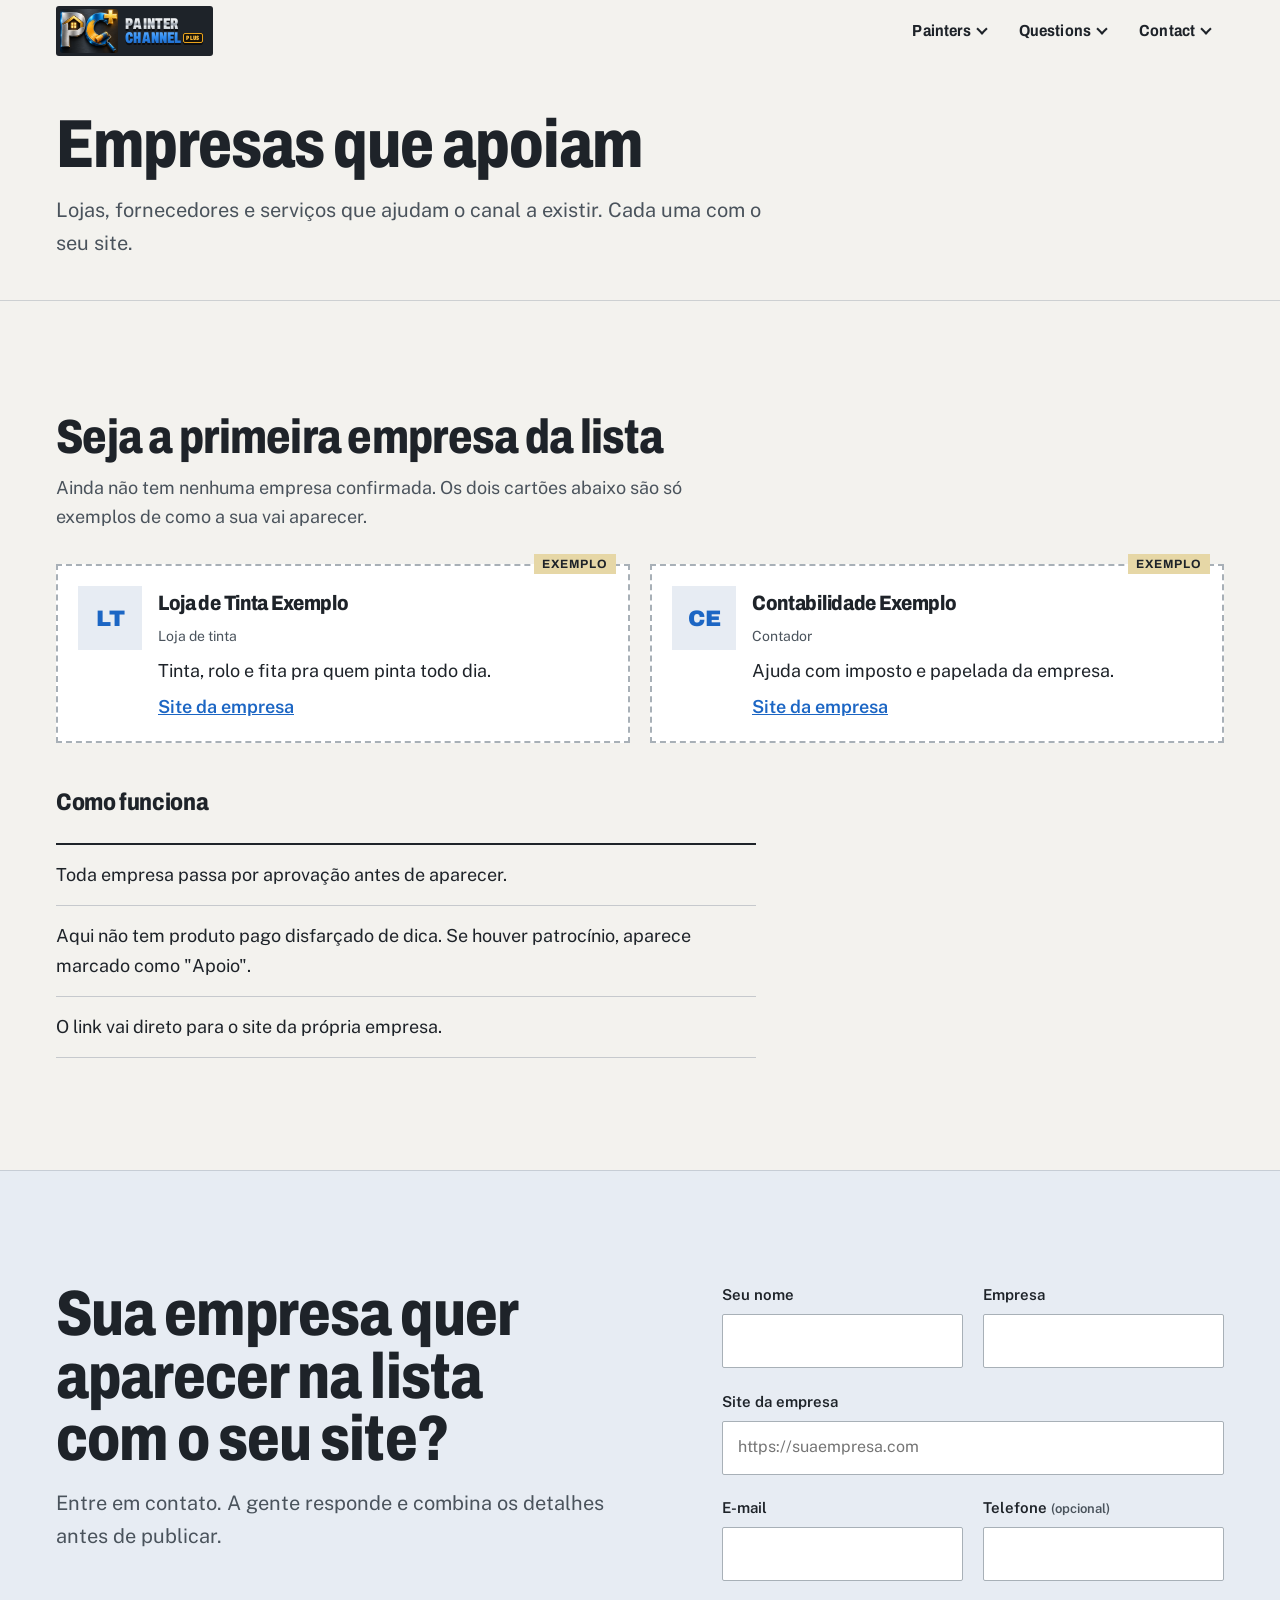
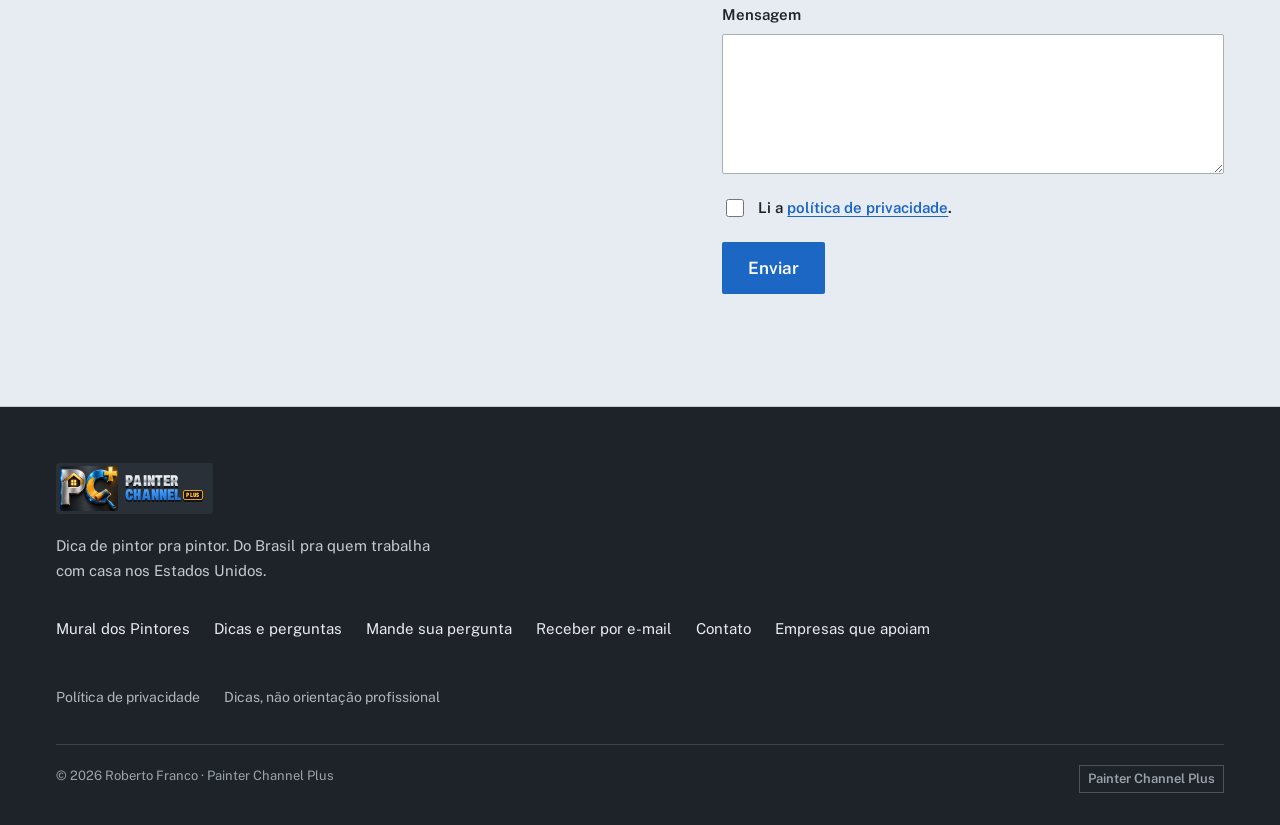
==== apoio.html @ 78cf8d2f "Painter Channel Plus: bloco Qual a sua duvida, pagina Empresas que apoiam (Supporters), privacidade " ====
<!doctype html>
<html lang="pt-BR">
<head>
<meta charset="utf-8">
<meta name="viewport" content="width=device-width, initial-scale=1">
<title>Painter Channel Plus · Empresas que apoiam</title>
<meta name="description" content="Lojas, fornecedores e serviços que apoiam o Painter Channel Plus. Sua empresa quer aparecer na lista? Entre em contato.">
<link rel="canonical" href="https://painterchannel.com/apoio.html">
<meta property="og:url" content="https://painterchannel.com/apoio.html">
<meta name="theme-color" content="#F3F2EE">
<meta property="og:type" content="website">
<meta property="og:locale" content="pt_BR">
<meta property="og:site_name" content="Painter Channel Plus">
<meta property="og:title" content="Painter Channel Plus · Empresas que apoiam">
<meta property="og:description" content="Lojas, fornecedores e serviços que apoiam o Painter Channel Plus. Sua empresa quer aparecer na lista? Entre em contato.">
<meta property="og:image" content="https://painterchannel.com/fotos/og-painter-channel-plus.jpg">
<meta property="og:image:width" content="1200">
<meta property="og:image:height" content="630">
<meta property="og:image:alt" content="Logo do Painter Channel Plus">
<meta name="twitter:card" content="summary_large_image">
<link rel="icon" href="assets/favicon-32.png" sizes="32x32">
<link rel="apple-touch-icon" href="assets/logo-apple-touch-180.png">
<link rel="preconnect" href="https://fonts.googleapis.com">
<link rel="preconnect" href="https://fonts.gstatic.com" crossorigin>
<link href="https://fonts.googleapis.com/css2?family=Archivo:wdth,wght@62..100,500..900&family=Public+Sans:wght@400..700&display=swap" rel="stylesheet">
<link rel="stylesheet" href="estilo.css">
</head>
<body class="abre">
<a class="pular" href="#conteudo">Pular para o conteúdo</a>
<header class="nav"><div class="wrap">
  <a class="lockup pq" href="index.html" aria-label="Painter Channel Plus, página inicial"><img class="lk-sim" src="fotos/logo-painter-mono-176.png" alt="" width="176" height="135"><span class="lk-txt" aria-hidden="true"><span class="lk-1">Painter</span><span class="lk-2">Channel<span class="lk-plus">Plus</span></span></span></a>
  <nav class="menu" aria-label="Principal"><ul class="menu-simples"><li><a href="mural.html">Painters</a></li><li><a href="dicas.html">Questions</a></li><li><a href="contato.html">Contact</a></li></ul></nav>
</div></header>
<main id="conteudo"><section class="cab-pagina" aria-labelledby="t1"><div class="wrap"><h1 id="t1">Empresas que apoiam</h1><p class="medida">Lojas, fornecedores e serviços que ajudam o canal a existir. Cada uma com o seu site.</p></div></section>
<section class="secao" aria-labelledby="t-lista"><div class="wrap">
  <div class="apoio-vazio"><h2 id="t-lista">Seja a primeira empresa da lista</h2><p class="medida">Ainda não tem nenhuma empresa confirmada. Os dois cartões abaixo são só exemplos de como a sua vai aparecer.</p></div>
  <ul class="apoio-lista">
    <li class="apoio-card exemplo"><span class="ex-tag">EXEMPLO</span><span class="apoio-logo" aria-hidden="true">LT</span><div><h3>Loja de Tinta Exemplo</h3><span class="apoio-ramo">Loja de tinta</span><p>Tinta, rolo e fita pra quem pinta todo dia.</p><span class="apoio-link">Site da empresa</span></div></li>
    <li class="apoio-card exemplo"><span class="ex-tag">EXEMPLO</span><span class="apoio-logo" aria-hidden="true">CE</span><div><h3>Contabilidade Exemplo</h3><span class="apoio-ramo">Contador</span><p>Ajuda com imposto e papelada da empresa.</p><span class="apoio-link">Site da empresa</span></div></li>
  </ul>
  <div class="apoio-regras">
    <h3>Como funciona</h3>
    <ul class="regras">
      <li>Toda empresa passa por aprovação antes de aparecer.</li>
      <li>Aqui não tem produto pago disfarçado de dica. Se houver patrocínio, aparece marcado como "Apoio".</li>
      <li>O link vai direto para o site da própria empresa.</li>
    </ul>
  </div>
</div></section>
<section class="secao receber" id="contato-apoio" aria-labelledby="t-ap"><div class="wrap"><div class="rec-grade">
  <div class="secao-cab"><h2 id="t-ap">Sua empresa quer aparecer na lista com o seu site?</h2><p class="medida">Entre em contato. A gente responde e combina os detalhes antes de publicar.</p></div>
  <form class="valida" action="https://formsubmit.co/hyannishp@gmail.com" method="POST" novalidate aria-label="Quero apoiar o canal">
    <input type="hidden" name="_subject" value="[Painter Channel Plus] Apoio"><input type="hidden" name="_captcha" value="false"><input type="hidden" name="_template" value="table"><input type="hidden" name="_next" value="https://painterchannel.com/obrigado.html"><div class="pote" aria-hidden="true"><label>Não preencha este campo<input type="text" name="_honey" tabindex="-1" autocomplete="off"></label></div>
    <div class="par">
      <div class="campo"><label for="ap-nome">Seu nome</label><input id="ap-nome" name="nome" type="text" autocomplete="name" required data-erro="Escreva o seu nome."><span class="erro" aria-live="polite"></span></div>
      <div class="campo"><label for="ap-emp">Empresa</label><input id="ap-emp" name="empresa" type="text" autocomplete="organization" required data-erro="Escreva o nome da empresa."><span class="erro" aria-live="polite"></span></div>
    </div>
    <div class="campo"><label for="ap-site">Site da empresa</label><input id="ap-site" name="site" type="url" placeholder="https://suaempresa.com" required data-erro="Cole o link completo, começando com https://"><span class="erro" aria-live="polite"></span></div>
    <div class="par">
      <div class="campo"><label for="ap-email">E-mail</label><input id="ap-email" name="email" type="email" autocomplete="email" required data-erro="Escreva um e-mail válido, ex: nome@gmail.com."><span class="erro" aria-live="polite"></span></div>
      <div class="campo"><label for="ap-tel">Telefone <small>(opcional)</small></label><input id="ap-tel" name="telefone" type="tel" autocomplete="tel"></div>
    </div>
    <input type="hidden" name="_replyto" class="replyto">
    <div class="campo"><label for="ap-msg">Mensagem</label><textarea id="ap-msg" name="mensagem" required minlength="5" data-erro="Escreva uma mensagem curta."></textarea><span class="erro" aria-live="polite"></span></div>
    <div class="campo"><label class="aceite"><input type="checkbox" name="privacidade" value="Li a política de privacidade" required data-erro="Marque que leu a política de privacidade."> <span>Li a <a href="privacidade.html" target="_blank">política de privacidade</a>.</span></label><span class="erro" aria-live="polite"></span></div>
    <button class="btn btn-azul" type="submit">Enviar</button>
  </form>
</div></div></section></main>
<footer><div class="wrap">
  <a class="lockup pq" href="index.html" aria-label="Painter Channel Plus, página inicial"><img class="lk-sim" src="fotos/logo-painter-mono-176.png" alt="" width="176" height="135"><span class="lk-txt" aria-hidden="true"><span class="lk-1">Painter</span><span class="lk-2">Channel<span class="lk-plus">Plus</span></span></span></a>
  <p style="margin-top:1rem;max-width:44ch">Dica de pintor pra pintor. Do Brasil pra quem trabalha com casa nos Estados Unidos.</p>
  <nav aria-label="Rodapé"><a href="mural.html">Mural dos Pintores</a><a href="dicas.html">Dicas e perguntas</a><a href="dicas.html#pergunta">Mande sua pergunta</a><a href="contato.html#receber">Receber por e-mail</a><a href="contato.html#fale">Contato</a><a href="apoio.html">Empresas que apoiam</a></nav>
  <nav class="legal" aria-label="Avisos"><a href="privacidade.html">Política de privacidade</a><a href="aviso.html">Dicas, não orientação profissional</a></nav>
  <!-- REDES DO CANAL: YouTube e Instagram ainda não existem. Quando existirem, ligar em site.js (objeto REDES) ou colocar os links aqui. -->
  <div class="fim"><span>© 2026 Roberto Franco · Painter Channel Plus</span><span class="selo">Painter Channel Plus</span></div>
</div></footer>
<script src="site.js" defer></script>
</body>
</html>
---- estilo.css ----
/* Painter Channel Plus · estilo do site */
:root{
  --primer:#F3F2EE; --grafite:#1E2329; --azul:#1C66C4; --ambar:#E9A21B; --prata:#A8B0B7; --fita:#E6D7A6;
  --azul-2:#5C8FD3; --azul-3:#B9D0EE;
  --texto-2:#4A535C;
  --pad:16px;
  --t-13:.8125rem; --t-15:.9375rem; --t-base:1.0625rem; --t-22:1.375rem; --t-28:1.75rem; --t-36:2.25rem; --t-48:3rem;
}
@media(min-width:760px){:root{--pad:32px;--t-base:1.125rem}}
@media(min-width:1200px){:root{--pad:56px}}
*,*::before,*::after{box-sizing:border-box}
html{-webkit-text-size-adjust:100%;scroll-behavior:smooth;scroll-padding-top:72px}
body{margin:0;background:var(--primer);color:var(--grafite);font:400 var(--t-base)/1.65 "Public Sans",system-ui,sans-serif;overflow-x:hidden}
img{display:block;max-width:100%;height:auto}
a{color:var(--azul);text-underline-offset:3px}
h1,h2,h3{margin:0;font-family:Archivo,system-ui,sans-serif;font-weight:800;letter-spacing:-.015em}
p{margin:0}
:focus-visible{outline:3px solid var(--azul);outline-offset:3px}
.sr{position:absolute!important;width:1px;height:1px;overflow:hidden;clip:rect(0 0 0 0);white-space:nowrap}
.wrap{max-width:1320px;margin:0 auto;padding:0 var(--pad)}
.medida{max-width:60ch}


/* navegação fixa discreta */
.nav{position:sticky;top:0;z-index:50;background:rgba(243,242,238,.92);backdrop-filter:saturate(1.4) blur(10px);-webkit-backdrop-filter:saturate(1.4) blur(10px);
  border-bottom:1px solid rgba(168,176,183,.45);transition:transform .3s ease}
.nav .wrap{display:flex;align-items:center;justify-content:space-between;gap:1rem;min-height:60px}
.marca{display:flex;align-items:center;gap:.55rem;text-decoration:none;color:var(--grafite);flex:none}
.marca img{width:34px;height:34px;object-fit:cover;border-radius:50%}
.marca span{font:800 1.0625rem/1 Archivo,sans-serif;font-variation-settings:"wdth" 80;letter-spacing:-.01em}

/* botões */
.btn{display:inline-flex;align-items:center;justify-content:center;gap:.6rem;min-height:52px;padding:.85rem 1.5rem;border-radius:2px;
  font:600 1.0625rem/1.2 "Public Sans",sans-serif;text-decoration:none;border:2px solid transparent;cursor:pointer;transition:background-color .15s,color .15s,border-color .15s}
.btn-azul{background:var(--azul);color:#fff}
.btn-azul:hover{background:#1553A3}
.btn-linha{border-color:var(--grafite);color:var(--grafite);background:transparent}
.btn-linha:hover{background:var(--grafite);color:var(--primer)}
.btn-wa{background:#1F8F4E;color:#fff}
.btn-wa:hover{background:#18763F}
.btn-wa svg{width:22px;height:22px;flex:none}
.acoes{display:flex;flex-wrap:wrap;gap:.75rem;margin-top:2rem}
@media(max-width:519px){.acoes .btn{flex:1 1 100%}}

/* topo */
.topo{display:grid;grid-template-columns:1fr;background:var(--primer)}
.topo-foto{position:relative;margin:0;height:62svh;min-height:380px;overflow:hidden}
.topo-foto img{width:100%;height:100%;object-fit:cover}
.topo-texto{padding:2rem var(--pad) 3rem}
.topo h1{font-size:clamp(2.75rem,10.5vw,5.5rem);line-height:.94;font-variation-settings:"wdth" 78;max-width:11ch}
.topo h1 .linha2{display:block;font-weight:700;font-variation-settings:"wdth" 90;font-size:.56em;line-height:1.05;margin-top:.35em;color:var(--texto-2);max-width:18ch}
.topo .lede{margin-top:1.5rem;font-size:clamp(1.0625rem,1.6vw,1.25rem);color:var(--texto-2);max-width:44ch}
@media(min-width:960px){
  .topo{grid-template-columns:minmax(0,5fr) minmax(0,6fr);min-height:calc(100svh - 96px)}
  .topo-texto{order:-1;align-self:center;padding:4rem var(--pad) 4rem max(var(--pad),calc((100vw - 1320px)/2 + var(--pad)))}
  .topo-foto{height:auto;min-height:620px}
}

/* fita crepe: etiqueta com a dica sobre a foto */
.fita{position:absolute;z-index:2;background:var(--fita);color:var(--grafite);font:600 var(--t-15)/1.25 Archivo,sans-serif;font-variation-settings:"wdth" 100;
  padding:.45rem .8rem .5rem;box-shadow:0 1px 0 rgba(30,35,41,.12);transform:rotate(-1.5deg);
  clip-path:polygon(0 0,100% 0,98.5% 25%,100% 50%,98.5% 75%,100% 100%,0 100%,1.5% 75%,0 50%,1.5% 25%)}
.topo-foto .fita{left:var(--pad);bottom:1.5rem;max-width:min(80%,26ch)}

/* animação única de abertura */
@media (prefers-reduced-motion:no-preference){
  .abre .topo-foto img{animation:puxa-fita .95s cubic-bezier(.7,0,.2,1) both}
  .abre .topo-foto .fita{animation:sobe .5s .85s ease-out both}
  .abre .topo-texto > *{animation:sobe .6s ease-out both}
  .abre .topo-texto > :nth-child(1){animation-delay:.35s}
  .abre .topo-texto > :nth-child(2){animation-delay:.48s}
  .abre .topo-texto > :nth-child(3){animation-delay:.6s}
  @keyframes puxa-fita{from{clip-path:inset(0 100% 0 0)}to{clip-path:inset(0 0 0 0)}}
  @keyframes sobe{from{opacity:0;transform:translateY(14px)}to{opacity:1;transform:none}}
}
@media (prefers-reduced-motion:reduce){*{animation:none!important;transition:none!important;scroll-behavior:auto!important}}

/* cartela: três tons, uma frase em cada (não é sequência) */
.cartela{display:grid;grid-template-columns:1fr}
.cartela div{padding:2rem var(--pad) 2.25rem}
.cartela h2{font-size:var(--t-28);line-height:1.05;font-variation-settings:"wdth" 82}
.cartela p{margin-top:.6rem;max-width:36ch}
.cartela .t1{background:var(--azul);color:#fff}
.cartela .t2{background:var(--azul-2);color:var(--grafite)}
.cartela .t3{background:var(--azul-3);color:var(--grafite)}
.cartela .t2 p{color:#14202E}
@media(min-width:900px){.cartela{grid-template-columns:repeat(3,1fr)}.cartela div{padding:3rem var(--pad) 3.25rem}}

/* seções */
.secao{padding:4.5rem 0}
@media(min-width:900px){.secao{padding:7rem 0}}
.secao-cab h2{font-size:clamp(2.25rem,6vw,4rem);line-height:.98;font-variation-settings:"wdth" 80}
.secao-cab p{margin-top:1rem;color:var(--texto-2);font-size:clamp(1.0625rem,1.6vw,1.25rem)}

/* leque: lâminas de cor que levam à categoria */
.leque{display:flex;gap:10px;margin:2.5rem calc(var(--pad) * -1) 0;padding:0 var(--pad) .5rem;overflow-x:auto;scrollbar-width:none;list-style:none}
.leque::-webkit-scrollbar{display:none}
.leque a{flex:none;display:block;width:132px;text-decoration:none;color:var(--grafite);background:#fff;border:1px solid rgba(168,176,183,.6);padding:6px 6px 10px;transition:transform .2s}
.leque a:hover{transform:translateY(-4px)}
.leque i{display:block;height:64px;margin-bottom:.55rem}
.leque b{display:block;font:700 var(--t-15)/1.2 Archivo,sans-serif;font-variation-settings:"wdth" 90;padding:0 4px}
.leque small{display:block;font-size:var(--t-13);color:var(--texto-2);padding:0 4px}

/* galeria editorial */
.cat{margin-top:4.5rem}
.cat-cab{display:flex;align-items:baseline;gap:1rem;margin-bottom:1.25rem}
.cat-cab h3{font-size:clamp(1.75rem,3.6vw,2.5rem);line-height:1;font-variation-settings:"wdth" 82}
.cat-cab i{width:28px;height:28px;flex:none;align-self:center}
.edit{display:grid;grid-template-columns:1fr;gap:2rem 24px}
.edit figure{margin:0}
.edit .abrir{position:relative;display:block;width:100%;padding:0;border:0;background:#DAD8D2;cursor:zoom-in;overflow:hidden}
.edit .abrir img{width:100%;aspect-ratio:4/5;object-fit:cover;transition:transform .5s ease}
.edit .abrir:hover img{transform:scale(1.02)}
.edit .abrir .fita{left:12px;top:14px}
.edit figcaption{margin-top:.8rem;font-size:var(--t-base);color:var(--texto-2);max-width:42ch}
@media(min-width:760px){
  .edit{grid-template-columns:repeat(12,1fr)}
  .edit .g{grid-column:span 7;grid-row:span 2}
  .edit .g .abrir img{aspect-ratio:auto;height:100%;min-height:640px}
  .edit .g .abrir{height:calc(100% - 4.5rem)}
  .edit .p{grid-column:span 5}
  .edit .p .abrir img{aspect-ratio:3/2}
  .edit.dir .g{grid-column:6 / span 7;grid-row:1 / span 2}
  .edit.dir .p{grid-column:1 / span 5}
  .edit .m{grid-column:span 6}
  .edit .m .abrir img{aspect-ratio:4/3}
}
.falta{display:grid;place-items:center;text-align:center;aspect-ratio:3/2;border:2px dashed var(--prata);background:repeating-linear-gradient(135deg,rgba(168,176,183,.12) 0 10px,transparent 10px 20px);padding:1.5rem}
.falta b{font:700 var(--t-22)/1.1 Archivo,sans-serif;font-variation-settings:"wdth" 86}
.falta span{display:block;margin-top:.35rem;font-size:var(--t-15);color:var(--texto-2)}

/* antes e depois com alça deslizante */
.ad-lista{display:grid;grid-template-columns:1fr;gap:3rem;margin-top:2.5rem}
@media(min-width:900px){.ad-lista{grid-template-columns:1fr 1fr;gap:32px}}
.comp{position:relative;margin:0;overflow:hidden;background:#DAD8D2;aspect-ratio:3/4;--pos:50%}
.comp img{position:absolute;inset:0;width:100%;height:100%;object-fit:cover}
.comp .depois{clip-path:inset(0 0 0 var(--pos))}
.comp .linha{position:absolute;top:0;bottom:0;left:var(--pos);width:3px;margin-left:-1.5px;background:var(--ambar);pointer-events:none}
.comp .linha::after{content:"";position:absolute;top:50%;left:50%;width:44px;height:44px;margin:-22px 0 0 -22px;border-radius:50%;background:var(--ambar);
  box-shadow:0 2px 10px rgba(0,0,0,.25);
  background-image:linear-gradient(90deg,transparent 13px,var(--grafite) 13px 15px,transparent 15px 29px,var(--grafite) 29px 31px,transparent 31px)}
.comp .rot{position:absolute;top:14px;z-index:2;background:var(--fita);font:600 var(--t-15)/1 Archivo,sans-serif;padding:.4rem .65rem;pointer-events:none}
.comp .rot-a{left:14px}.comp .rot-d{right:14px}
.comp input{position:absolute;inset:0;width:100%;height:100%;margin:0;opacity:0;cursor:ew-resize;z-index:3}
.comp:has(input:focus-visible){outline:3px solid var(--azul);outline-offset:3px}
.ad-item figcaption,.ad-item p{margin-top:.9rem;color:var(--texto-2);max-width:48ch}
.ad-item h3{font-size:var(--t-28);font-variation-settings:"wdth" 84;margin-top:1.1rem}

/* Mural (faixa Grafite) */
.mural{background:var(--grafite);color:#E9ECEF}
.mural .secao-cab p{color:#C3CAD1}
.mural .secao-cab h2{color:#fff}
.presos{display:grid;grid-template-columns:1fr;gap:3rem;margin-top:3rem;list-style:none;padding:0}
@media(min-width:760px){.presos{grid-template-columns:repeat(3,1fr);gap:32px}.presos li:nth-child(2){margin-top:4rem}.presos li:nth-child(3){margin-top:1.5rem}}
.presos figure{margin:0;position:relative}
.presos img{width:100%;aspect-ratio:4/5;object-fit:cover}
.presos .fita{top:-12px;left:50%;transform:translateX(-50%) rotate(-2deg)}
.presos h3{font-size:var(--t-22);font-variation-settings:"wdth" 86;margin-top:1rem;color:#fff}
.presos .onde{font-size:var(--t-15);color:#AEB6BE}
.presos p{margin-top:.5rem;color:#D3D8DD;font-size:var(--t-base)}
.presos a{display:inline-flex;min-height:44px;align-items:center;color:#9CC2F2;font-weight:600}
.mural .btn-linha{border-color:#E9ECEF;color:#E9ECEF}
.mural .btn-linha:hover{background:#E9ECEF;color:var(--grafite)}
.mural :focus-visible{outline-color:#9CC2F2}

/* formulários (só visual nesta etapa) */
.fale{display:grid;grid-template-columns:1fr;gap:3rem;margin-top:2.5rem}
@media(min-width:900px){.fale{grid-template-columns:minmax(0,7fr) minmax(0,5fr);gap:64px}}
.campo{display:flex;flex-direction:column;gap:.4rem;margin-bottom:1.35rem}
.campo label,.campo legend,.campo .rotulo{font-weight:600;font-size:var(--t-15)}
.campo small{font-size:var(--t-13);color:var(--texto-2)}
.campo input[type=text],.campo input[type=email],.campo input[type=url],.campo input[type=tel],.campo textarea{
  width:100%;font:inherit;font-size:1rem;color:var(--grafite);background:#fff;border:1px solid var(--prata);border-radius:2px;padding:.8rem .9rem;min-height:50px}
.campo textarea{min-height:140px;resize:vertical}
.campo input:focus,.campo textarea:focus{border-color:var(--azul);outline:2px solid rgba(28,102,196,.25);outline-offset:0}
.par{display:grid;grid-template-columns:1fr;gap:0 20px}
@media(min-width:560px){.par{grid-template-columns:1fr 1fr}}
fieldset.campo{border:0;padding:0;margin:0 0 1.35rem}
.tipos{display:flex;flex-wrap:wrap;gap:.5rem;margin-top:.2rem}
.tipos label{display:flex;align-items:center;gap:.5rem;min-height:46px;padding:.5rem 1rem;border:1px solid var(--prata);background:#fff;cursor:pointer;font-weight:500}
.tipos label:has(input:checked){border-color:var(--azul);box-shadow:inset 0 0 0 1px var(--azul)}
.tipos input,.aceite input{accent-color:var(--azul);width:18px;height:18px}
.envio{border:2px dashed var(--prata);background:#fff;padding:1.5rem;text-align:center;color:var(--texto-2)}
.envio b{display:block;color:var(--grafite)}
.aceite{display:flex;gap:.7rem;align-items:flex-start;margin:.25rem 0 1.5rem;font-size:var(--t-15)}
.aceite input{margin-top:.2rem;flex:none}
.lado h3{font-size:var(--t-28);font-variation-settings:"wdth" 84}
.lado p{margin-top:.6rem;color:var(--texto-2)}
.regras{margin:1.25rem 0 0;padding:0;list-style:none;border-top:2px solid var(--grafite)}
.regras li{padding:.95rem 0;border-bottom:1px solid rgba(168,176,183,.6)}

/* rodapé */
footer{background:var(--grafite);color:#C3CAD1;padding:3.5rem 0 2rem;font-size:var(--t-15)}
footer .marca{color:#fff}
footer nav{display:flex;flex-wrap:wrap;gap:.25rem 1.5rem;margin:1.5rem 0}
footer nav a{color:#E9ECEF;text-decoration:none;min-height:44px;display:inline-flex;align-items:center}
footer nav a:hover{text-decoration:underline}
footer :focus-visible{outline-color:#9CC2F2}
.fim{display:flex;flex-wrap:wrap;justify-content:space-between;gap:.75rem;border-top:1px solid #39414A;padding-top:1.25rem;font-size:var(--t-13);color:#9AA3AD}
.selo{border:1px solid #4A525C;padding:.15rem .5rem;font-weight:600}

/* lightbox */
dialog.caixa{width:100vw;height:100svh;max-width:none;max-height:none;margin:0;padding:0;border:0;background:rgba(18,21,25,.96);color:#fff}
dialog.caixa::backdrop{background:rgba(18,21,25,.96)}
.caixa-in{display:grid;grid-template-rows:auto 1fr auto;height:100%;padding:12px var(--pad) 20px;gap:12px}
.caixa-top{display:flex;justify-content:space-between;align-items:center;font-size:var(--t-15);color:#C3CAD1}
.caixa figure{margin:0;min-height:0;display:grid;place-items:center}
.caixa figure img{max-width:100%;max-height:calc(100svh - 190px);width:auto;height:auto;object-fit:contain}
.caixa figcaption{max-width:60ch;margin:0 auto;text-align:center;color:#E9ECEF}
.caixa-ctl{display:flex;justify-content:center;gap:12px}
.caixa button{min-width:48px;min-height:48px;border:1px solid #5A636D;background:transparent;color:#fff;font:600 1rem "Public Sans",sans-serif;padding:0 1rem;cursor:pointer;border-radius:2px}
.caixa button:hover{background:#2C333B}
.caixa :focus-visible{outline-color:#9CC2F2}
.nav nav{min-width:0}
@media(max-width:419px){.marca span{font-size:.9375rem}}
.marca .plus{display:inline-block;margin-left:3px;padding:1px 5px 2px;background:var(--ambar);color:var(--grafite);font:800 .625rem/1 Archivo,sans-serif;letter-spacing:.08em;vertical-align:.25em;border-radius:2px}
.marca img{object-fit:cover;object-position:30% 50%}
.edit.tres .m{grid-column:auto}
@media(min-width:760px){.edit.tres{grid-template-columns:repeat(3,1fr)}.edit.tres .m .abrir img{aspect-ratio:4/5}.edit.tres .falta{aspect-ratio:4/5}}
@media(max-width:759px){.edit .p .abrir img,.edit .m .abrir img{aspect-ratio:4/3}.presos img{aspect-ratio:4/3}}
.leque a{width:150px}
.caixa figure{display:flex;flex-direction:column;align-items:center;justify-content:center;gap:14px;overflow:hidden}
.caixa figure img{max-height:calc(100svh - 240px)}
h1,h2,.topo h1 .linha2{text-wrap:balance}

/* ===== Lockup Painter Channel Plus (texto real, troca fácil quando o logo oficial chegar) ===== */
.lockup{display:inline-flex;flex-direction:column;align-items:center;gap:.35rem;text-decoration:none;color:inherit}
.lk-sim{display:block;height:auto;filter:drop-shadow(0 10px 18px rgba(0,0,0,.35))}
.lk-txt{display:flex;flex-direction:column;align-items:center;font-family:Archivo,system-ui,sans-serif;font-weight:900;font-variation-settings:"wdth" 64;
  text-transform:uppercase;letter-spacing:.01em;line-height:.9}
.lk-1,.lk-2{display:block;-webkit-background-clip:text;background-clip:text;color:transparent;-webkit-text-fill-color:transparent;filter:drop-shadow(0 2px 0 rgba(0,0,0,.55))}
.lk-1{background-image:linear-gradient(180deg,#FFFFFF 0%,#DDE2E7 36%,#8F98A2 52%,#E6EAEE 68%,#AEB6BF 100%)}
.lk-2{background-image:linear-gradient(180deg,#5FAEFF 0%,#2F8BF0 45%,#1C66C4 100%);white-space:nowrap}
.lk-plus{display:inline-block;margin-left:.28em;padding:.14em .34em .12em;font-size:.4em;letter-spacing:.06em;vertical-align:.55em;line-height:1;
  -webkit-text-fill-color:#F7B93B;color:#F7B93B;background:#17130A;border:2px solid #E9A21B;border-radius:5px;filter:none;
  box-shadow:0 0 0 1px rgba(0,0,0,.4),0 0 14px rgba(233,162,27,.35)}

.lockup.gr .lk-sim{width:220px}
.lockup.gr .lk-txt{font-size:2.6rem}
.lockup.md .lk-sim{width:180px}
.lockup.md .lk-txt{font-size:2.1rem}
@media(min-width:960px){
  .lockup.gr .lk-sim{width:300px}
  .lockup.gr .lk-txt{font-size:3.55rem}
  .lockup.md .lk-sim{width:230px}
  .lockup.md .lk-txt{font-size:2.7rem}
}
/* pequeno: placa escura na navegação e no rodapé */
.lockup.pq{flex-direction:row;gap:.45rem;background:#1E2329;padding:3px 10px 3px 4px;border-radius:3px;flex:none}
.lockup.pq .lk-sim{width:46px;filter:none}
.lockup.pq .lk-txt{font-size:.98rem;align-items:flex-start}
.lockup.pq .lk-plus{border-width:1px;border-radius:2px;box-shadow:none}
footer .lockup.pq{background:#2A3037}

/* ===== Topo novo: placa com o logo + título + foto ===== */
.topo{display:grid;grid-template-columns:1fr;grid-template-areas:"placa" "titulo" "foto" "resto";min-height:0}
.topo-placa{grid-area:placa;display:flex;justify-content:center;align-items:center;padding:18px var(--pad) 20px;
  background:radial-gradient(120% 95% at 38% 32%,#3C424A 0%,#262A30 52%,#17191D 100%)}
.topo-titulo{grid-area:titulo;padding:1.5rem var(--pad) 1.25rem}
.topo-titulo h1{font-size:clamp(2.4rem,9vw,3.4rem);line-height:.95;font-variation-settings:"wdth" 78;max-width:none}
.topo-titulo h1 .linha2{display:block;font-weight:700;font-variation-settings:"wdth" 90;font-size:.6em;line-height:1.05;margin-top:.3em;color:var(--texto-2)}
.topo .topo-foto{grid-area:foto;height:52svh;min-height:300px}
.topo-resto{grid-area:resto;padding:1.5rem var(--pad) 3rem}
.topo-resto .lede{margin:0;font-size:clamp(1.0625rem,1.5vw,1.1875rem);color:var(--texto-2);max-width:46ch}
.topo-resto .acoes{margin-top:1.5rem}
@media(min-width:960px){
  .topo{grid-template-columns:minmax(0,48fr) minmax(0,52fr);grid-template-areas:"placa foto" "titulo foto" "resto foto";grid-template-rows:auto auto 1fr;
    min-height:calc(100svh - 61px)}
  .topo-placa{padding:22px var(--pad) 24px max(var(--pad),calc((100vw - 1320px)/2 + var(--pad)));justify-content:flex-start}
  .topo-titulo{padding:1.6rem var(--pad) .9rem max(var(--pad),calc((100vw - 1320px)/2 + var(--pad)))}
  .topo-resto{padding:0 var(--pad) 2rem max(var(--pad),calc((100vw - 1320px)/2 + var(--pad)))}
  .topo .topo-foto{height:auto;min-height:0}
  .topo-titulo h1{font-size:clamp(2.4rem,3.6vw,3.25rem)}
}
@media (prefers-reduced-motion:no-preference){
  .abre .topo-placa .lk-sim{animation:surge .8s cubic-bezier(.2,.7,.2,1) .1s both}
  .abre .topo-placa .lk-txt{animation:sobe .6s ease-out .45s both}
  .abre .topo-titulo{animation:sobe .6s ease-out .6s both}
  .abre .topo-resto{animation:sobe .6s ease-out .72s both}
  @keyframes surge{from{opacity:0;transform:scale(.94)}to{opacity:1;transform:none}}
}
.topo-titulo h1 .linha2{max-width:none}
@media(min-width:960px){.topo .topo-foto{position:relative}.topo .topo-foto img{position:absolute;inset:0;width:100%;height:100%}}

/* formulários de verdade (FormSubmit) */
.pote{position:absolute!important;left:-9999px;width:1px;height:1px;overflow:hidden}
.campo select{width:100%;font:inherit;font-size:1rem;color:var(--grafite);background:#fff;border:1px solid var(--prata);border-radius:2px;padding:.8rem .9rem;min-height:50px}
.campo select:focus{border-color:var(--azul);outline:2px solid rgba(28,102,196,.25);outline-offset:0}
.campo input[type=file]{font:inherit;font-size:1rem;background:#fff;border:2px dashed var(--prata);padding:1rem;width:100%;cursor:pointer}
.campo input[type=file]::file-selector-button{font:600 .9375rem "Public Sans",sans-serif;background:var(--grafite);color:#fff;border:0;padding:.6rem 1rem;margin-right:.9rem;border-radius:2px;cursor:pointer}
.erro{color:#B42318;font-size:var(--t-15);font-weight:600;min-height:0}
.erro:empty{display:none}
.campo.invalido input:not([type=checkbox]):not([type=radio]),.campo.invalido textarea,.campo.invalido select{border-color:#B42318;box-shadow:inset 0 0 0 1px #B42318}
.contador{align-self:flex-end}
.contador.perto{color:#8A5A00;font-weight:600}
.campo .aceite{margin:0}
.pular{position:absolute;left:-9999px;top:0;z-index:100;background:var(--grafite);color:#fff;padding:.75rem 1rem}
.pular:focus{left:12px;top:12px}
.receber{background:#E7ECF3;border-top:1px solid rgba(168,176,183,.5);border-bottom:1px solid rgba(168,176,183,.5)}
.rec-grade{display:grid;grid-template-columns:1fr;gap:2rem}
@media(min-width:900px){.rec-grade{grid-template-columns:minmax(0,6fr) minmax(0,5fr);gap:64px;align-items:start}}
.obrigado{padding:3rem 0 5rem;text-align:center}
.obrigado .ob-placa{display:inline-flex;padding:24px 40px;margin-bottom:2rem}
.obrigado h1{font-size:clamp(2.5rem,7vw,4rem);line-height:1;font-variation-settings:"wdth" 78}
.obrigado p{max-width:52ch;margin:1.1rem auto 0;color:var(--texto-2);font-size:clamp(1.0625rem,1.6vw,1.25rem)}
.obrigado .acoes{justify-content:center}
.presos .lk-ex{display:inline-flex;min-height:44px;align-items:center;color:#9CC2F2;font-weight:600;text-decoration:underline;text-underline-offset:3px}

/* ===== Portal (desenho do Roberto: círculo com o logo e três portas) ===== */
.portal{padding:2.5rem 0 4.5rem;background:radial-gradient(70% 50% at 50% 0%,#FBFAF7 0%,var(--primer) 70%)}
.portal-in{position:relative;max-width:1080px;margin:0 auto;padding:0 var(--pad)}
.fitas{position:absolute;inset:0;width:100%;height:100%;pointer-events:none;z-index:0;overflow:visible}
.fita-linha{fill:none;stroke:var(--fita);stroke-width:16;stroke-linecap:butt;opacity:.95}
.circulo{position:relative;z-index:1;width:min(300px,78vw);aspect-ratio:1;margin:0 auto;border-radius:50%;display:grid;place-items:center;
  background:radial-gradient(70% 70% at 42% 34%,#3C424A 0%,#262A30 55%,#16191D 100%);
  box-shadow:0 0 0 6px var(--primer),0 0 0 9px var(--prata),0 24px 50px -18px rgba(30,35,41,.55)}
.lockup.ci .lk-sim{width:58%;max-width:250px;margin:0 auto}
.lockup.ci{width:100%}
.lockup.ci .lk-txt{font-size:clamp(1.75rem,7.6vw,2.3rem)}
.portal-frase{position:relative;z-index:1;text-align:center;margin:1.6rem auto 0;max-width:22ch;font:700 clamp(1.25rem,4.6vw,1.625rem)/1.2 Archivo,sans-serif;font-variation-settings:"wdth" 84;color:var(--grafite);
  background:var(--primer);padding:.2rem .6rem}
.portas{position:relative;z-index:1;list-style:none;margin:3rem auto 0;padding:0;display:grid;grid-template-columns:1fr;gap:2rem;max-width:420px}
.porta a{display:block;text-decoration:none;color:var(--grafite);background:#fff;border:1px solid rgba(168,176,183,.7);
  box-shadow:0 14px 30px -20px rgba(30,35,41,.5);transition:transform .2s ease,box-shadow .2s ease}
.porta a:hover{transform:translateY(-4px);box-shadow:0 22px 40px -22px rgba(30,35,41,.6)}
.porta a:focus-visible{outline:3px solid var(--azul);outline-offset:4px}
.porta-foto{display:block;overflow:hidden;background:#DAD8D2}
.porta-foto img{width:100%;aspect-ratio:16/9;object-fit:cover}
.porta-txt{display:block;padding:1rem 1.15rem 1.25rem}
.porta-rot{display:block;font:900 clamp(2rem,8vw,2.5rem)/.95 Archivo,sans-serif;font-variation-settings:"wdth" 66;text-transform:uppercase;letter-spacing:.01em}
.porta-pt{display:block;margin-top:.45rem;font-size:1rem;line-height:1.4;color:var(--texto-2)}
.porta.p1 .porta-rot{color:var(--grafite)}
.porta.p2 .porta-rot{color:var(--azul)}
.porta.p3 .porta-rot{color:#9A6400}
.porta.p3 a{transform:rotate(3deg)}
.porta.p3 a:hover{transform:rotate(3deg) translateY(-4px)}
@media(min-width:900px){
  .portal{padding:3rem 0 6rem}
  .circulo{width:400px}
  .lockup.ci .lk-sim{width:62%}
  .lockup.ci .lk-txt{font-size:2.9rem}
  .portas{grid-template-columns:repeat(3,1fr);gap:48px;max-width:none;margin-top:6.5rem;align-items:start}
  .porta.p2{margin-top:2.25rem}
  .porta-txt{padding:1.1rem 1.3rem 1.4rem}
}
/* uma animação na abertura: as fitas são puxadas e as portas aparecem */
.portal.anima .porta{opacity:0;transform:translateY(14px)}
.portal.anima .circulo,.portal.anima .portal-frase{opacity:0}
.portal.anima.vai .circulo{opacity:1;transition:opacity .5s ease}
.portal.anima.vai .portal-frase{opacity:1;transition:opacity .5s ease .25s}
.portal.anima.vai .porta{opacity:1;transform:none;transition:opacity .45s ease,transform .45s ease}
.portal.anima.vai .p1{transition-delay:1.05s}.portal.anima.vai .p2{transition-delay:1.2s}.portal.anima.vai .p3{transition-delay:1.35s}
.portal.anima.vai .fita-linha{transition:stroke-dashoffset .8s cubic-bezier(.6,0,.2,1) .45s}

/* cabeçalho das páginas internas e perguntas frequentes */
.cab-pagina{padding:3rem 0 2.5rem;border-bottom:1px solid rgba(168,176,183,.5)}
.cab-pagina h1{font-size:clamp(2.5rem,7vw,4.25rem);line-height:.98;font-variation-settings:"wdth" 78}
.cab-pagina p{margin-top:1rem;color:var(--texto-2);font-size:clamp(1.0625rem,1.6vw,1.25rem)}
.faq{max-width:820px;margin-top:2rem;border-top:2px solid var(--grafite)}
.faq details{border-bottom:1px solid rgba(168,176,183,.6)}
.faq summary{cursor:pointer;list-style:none;position:relative;padding:1.15rem 2.75rem 1.15rem 0;font:700 1.25rem/1.25 Archivo,sans-serif;font-variation-settings:"wdth" 86;min-height:48px}
.faq summary::-webkit-details-marker{display:none}
.faq summary::after{content:"+";position:absolute;right:.4rem;top:.8rem;font-size:1.75rem;font-weight:400;color:var(--azul)}
.faq details[open] summary::after{content:"−"}
.faq details p{margin:0 0 1.2rem;color:var(--texto-2);max-width:64ch}
.secao-dicas{padding-top:4rem}
@media(max-width:419px){.nav .lockup.pq .lk-txt{display:none}.nav .lockup.pq{padding:3px 4px}}

/* ===== Menu com submenus (montado pelo site.js) ===== */
header.nav{position:sticky;top:0;z-index:60;background:transparent;border-bottom:1px solid transparent;backdrop-filter:none;-webkit-backdrop-filter:none;transition:background-color .25s,border-color .25s,box-shadow .25s}
header.nav.rolou,header.nav.menu-aberto{background:rgba(243,242,238,.94);backdrop-filter:saturate(1.4) blur(10px);-webkit-backdrop-filter:saturate(1.4) blur(10px);border-bottom-color:rgba(168,176,183,.5);box-shadow:0 6px 18px -14px rgba(30,35,41,.5)}
.nav .wrap{display:flex;align-items:center;justify-content:space-between;gap:1rem;min-height:62px;flex-wrap:nowrap}
.nav .menu{margin-left:auto;flex:0 0 auto;min-width:0;position:static}
.menu-simples,.menu-lista,.sub{list-style:none;margin:0;padding:0}
.menu-simples{display:flex;gap:1.25rem}
.menu-simples a{display:flex;align-items:center;min-height:44px;color:var(--grafite);font-weight:600;text-decoration:none}
.hamb{display:none}
.menu-lista{display:flex;align-items:center;gap:.35rem}
.grupo{position:relative}
.grupo-btn{display:flex;align-items:center;gap:.45rem;min-height:44px;padding:.45rem .85rem;border:0;border-radius:3px;background:transparent;color:var(--grafite);
  font:700 1rem/1 Archivo,sans-serif;font-variation-settings:"wdth" 88;letter-spacing:.01em;cursor:pointer}
.grupo-btn:hover,.grupo.aberto .grupo-btn{background:rgba(30,35,41,.07)}
.grupo.atual .grupo-btn{box-shadow:inset 0 -2px 0 var(--azul)}
.seta{width:8px;height:8px;border-right:2px solid currentColor;border-bottom:2px solid currentColor;transform:translateY(-2px) rotate(45deg);transition:transform .2s}
.grupo.aberto .seta{transform:translateY(1px) rotate(-135deg)}
.sub{position:absolute;right:0;top:calc(100% + 8px);min-width:250px;background:#fff;border:1px solid rgba(168,176,183,.6);border-top:3px solid var(--azul);
  box-shadow:0 20px 40px -18px rgba(30,35,41,.45);padding:.4rem;display:none}
.grupo:first-child .sub{right:auto;left:0}
.grupo.aberto .sub{display:block}
.sub::before{content:"";position:absolute;left:0;right:0;top:-12px;height:12px}
.sub a{display:block;padding:.6rem .8rem;border-radius:2px;color:var(--grafite);text-decoration:none;font-weight:600;font-size:.9375rem;line-height:1.3}
.sub a small{display:block;font-weight:400;font-size:.8125rem;color:var(--texto-2);margin-top:.15rem}
.sub a:hover,.sub a:focus-visible{background:#EEF3FA;color:var(--azul)}
.sub li.forte{border-top:1px solid rgba(168,176,183,.45)}
.sub li.forte + li.forte{border-top:0}
.sub li.externo a{color:#17703F}
@media(max-width:899px){
  .hamb{display:inline-flex;align-items:center;gap:.5rem;min-height:44px;padding:.4rem .75rem;border:1px solid rgba(30,35,41,.25);border-radius:3px;background:#fff;color:var(--grafite);font:700 .9375rem/1 "Public Sans",sans-serif;cursor:pointer}
  .hamb-ic{display:grid;gap:4px;width:18px}.hamb-ic i{display:block;height:2px;background:currentColor;transition:transform .2s,opacity .2s}
  .menu-aberto .hamb-ic i:nth-child(1){transform:translateY(6px) rotate(45deg)}
  .menu-aberto .hamb-ic i:nth-child(2){opacity:0}
  .menu-aberto .hamb-ic i:nth-child(3){transform:translateY(-6px) rotate(-45deg)}
  .menu-lista{display:none;position:absolute;left:0;right:0;top:100%;flex-direction:column;align-items:stretch;gap:0;background:var(--primer);
    border-bottom:1px solid rgba(168,176,183,.6);box-shadow:0 18px 30px -20px rgba(30,35,41,.5);padding:.5rem var(--pad) 1rem;max-height:calc(100svh - 62px);overflow-y:auto}
  .menu-aberto .menu-lista{display:flex}
  .grupo{border-bottom:1px solid rgba(168,176,183,.45)}
  .grupo-btn{width:100%;justify-content:space-between;min-height:52px;padding:.6rem .25rem;font-size:1.25rem}
  .grupo-btn:hover,.grupo.aberto .grupo-btn{background:transparent}
  .grupo.atual .grupo-btn{box-shadow:none;color:var(--azul)}
  .sub,.grupo:first-child .sub{position:static;min-width:0;border:0;box-shadow:none;background:transparent;padding:0 0 .6rem .25rem}
  .sub::before{display:none}
  .sub a{min-height:44px;display:flex;flex-direction:column;justify-content:center}
}
@media(max-width:419px){.hamb-txt{display:none}}

/* ===== Portal: cartão Questions com "?" e fotos 4:3 ===== */
.porta-foto img{aspect-ratio:4/3}
.porta-q{position:relative;aspect-ratio:4/3;display:grid;place-items:center;overflow:hidden;background:var(--azul)}
.q-tons{position:absolute;inset:0;display:grid;grid-template-columns:1.2fr 1fr .8fr}
.q-tons i:nth-child(1){background:var(--azul)}.q-tons i:nth-child(2){background:var(--azul-2)}.q-tons i:nth-child(3){background:var(--azul-3)}
.q{position:relative;font:900 clamp(9rem,40vw,13rem)/.8 Archivo,sans-serif;font-variation-settings:"wdth" 75;color:var(--ambar);
  text-shadow:0 3px 0 #9A6400,0 14px 28px rgba(15,18,22,.45);transform:rotate(-4deg);transition:transform .3s ease}
.porta a:hover .q{transform:rotate(2deg) scale(1.04)}
@media(min-width:900px){.q{font-size:12rem}}

/* ===== Logo novo aprovado (PC+ 3D, 15/out/2026) ===== */
.logo-novo{display:block;height:auto;max-width:100%}
.circulo{overflow:hidden}
.logo-ci{width:85%;margin:0 auto}
.logo-md{width:260px}
@media(min-width:960px){.logo-md{width:330px}}
.obrigado .ob-placa{padding:10px}
.lockup.pq .lk-sim{width:58px;height:auto;border-radius:3px}
.circulo{background:radial-gradient(75% 75% at 50% 42%,#2B2F34 0%,#1F2226 60%,#17191C 100%)}

/* ===== Dúvida, apoio e páginas legais ===== */
.btn-ambar{background:var(--ambar);color:var(--grafite)}
.btn-ambar:hover{background:#D18F12}
.duvida{position:relative;z-index:1;margin:3.5rem auto 0;max-width:900px;background:var(--grafite);color:#E9ECEF;border-top:4px solid var(--ambar);box-shadow:0 20px 40px -24px rgba(30,35,41,.6)}
.cab-pagina + .wrap .duvida{margin:2rem auto 0}
.duvida-in{display:grid;grid-template-columns:1fr;gap:1rem;padding:clamp(1.25rem,4vw,2.25rem);align-items:center}
@media(min-width:700px){.duvida-in{grid-template-columns:auto 1fr;gap:2rem}}
.duvida-q{font:900 6rem/.8 Archivo,sans-serif;font-variation-settings:"wdth" 75;color:var(--ambar);transform:rotate(-4deg);text-shadow:0 3px 0 #9A6400}
.duvida h2{color:#fff;font-size:clamp(1.75rem,4.5vw,2.5rem);line-height:1;font-variation-settings:"wdth" 80}
.duvida p{margin-top:.6rem;color:#C3CAD1;max-width:52ch}
.duvida .acoes{margin-top:1.25rem}
.duvida .btn-linha{border-color:#E9ECEF;color:#E9ECEF}.duvida .btn-linha:hover{background:#E9ECEF;color:var(--grafite)}
.duvida :focus-visible{outline-color:#9CC2F2}
.apoio-vazio h2{font-size:clamp(1.9rem,5vw,3rem);line-height:1;font-variation-settings:"wdth" 80}
.apoio-vazio p{margin-top:.75rem;color:var(--texto-2)}
.apoio-lista{list-style:none;margin:2rem 0 0;padding:0;display:grid;grid-template-columns:1fr;gap:20px}
@media(min-width:760px){.apoio-lista{grid-template-columns:1fr 1fr}}
.apoio-card{position:relative;display:flex;gap:1rem;align-items:flex-start;background:#fff;border:2px dashed var(--prata);padding:1.25rem}
.apoio-logo{flex:none;width:64px;height:64px;display:grid;place-items:center;background:#E7ECF3;color:var(--azul);font:900 1.4rem Archivo,sans-serif}
.apoio-card h3{font-size:1.3rem;font-variation-settings:"wdth" 86}
.apoio-ramo{font-size:.875rem;color:var(--texto-2)}
.apoio-card p{margin-top:.35rem}
.apoio-link{display:inline-block;margin-top:.4rem;color:var(--azul);font-weight:600;text-decoration:underline}
.ex-tag{position:absolute;top:-12px;right:12px;background:var(--fita);font:700 .75rem Archivo,sans-serif;letter-spacing:.08em;padding:.2rem .5rem}
.apoio-regras{margin-top:2.5rem;max-width:700px}
.apoio-regras h3{font-size:1.5rem;font-variation-settings:"wdth" 84}
.texto-legal h2{font-size:1.4rem;margin-top:2rem;font-variation-settings:"wdth" 86}
.texto-legal p{margin-top:.6rem;color:var(--texto-2)}
.texto-legal .wrap{padding-top:0}
footer nav.legal{margin-top:0;font-size:.875rem}
footer nav.legal a{color:#AEB6BE}
.aceite a{color:var(--azul)}
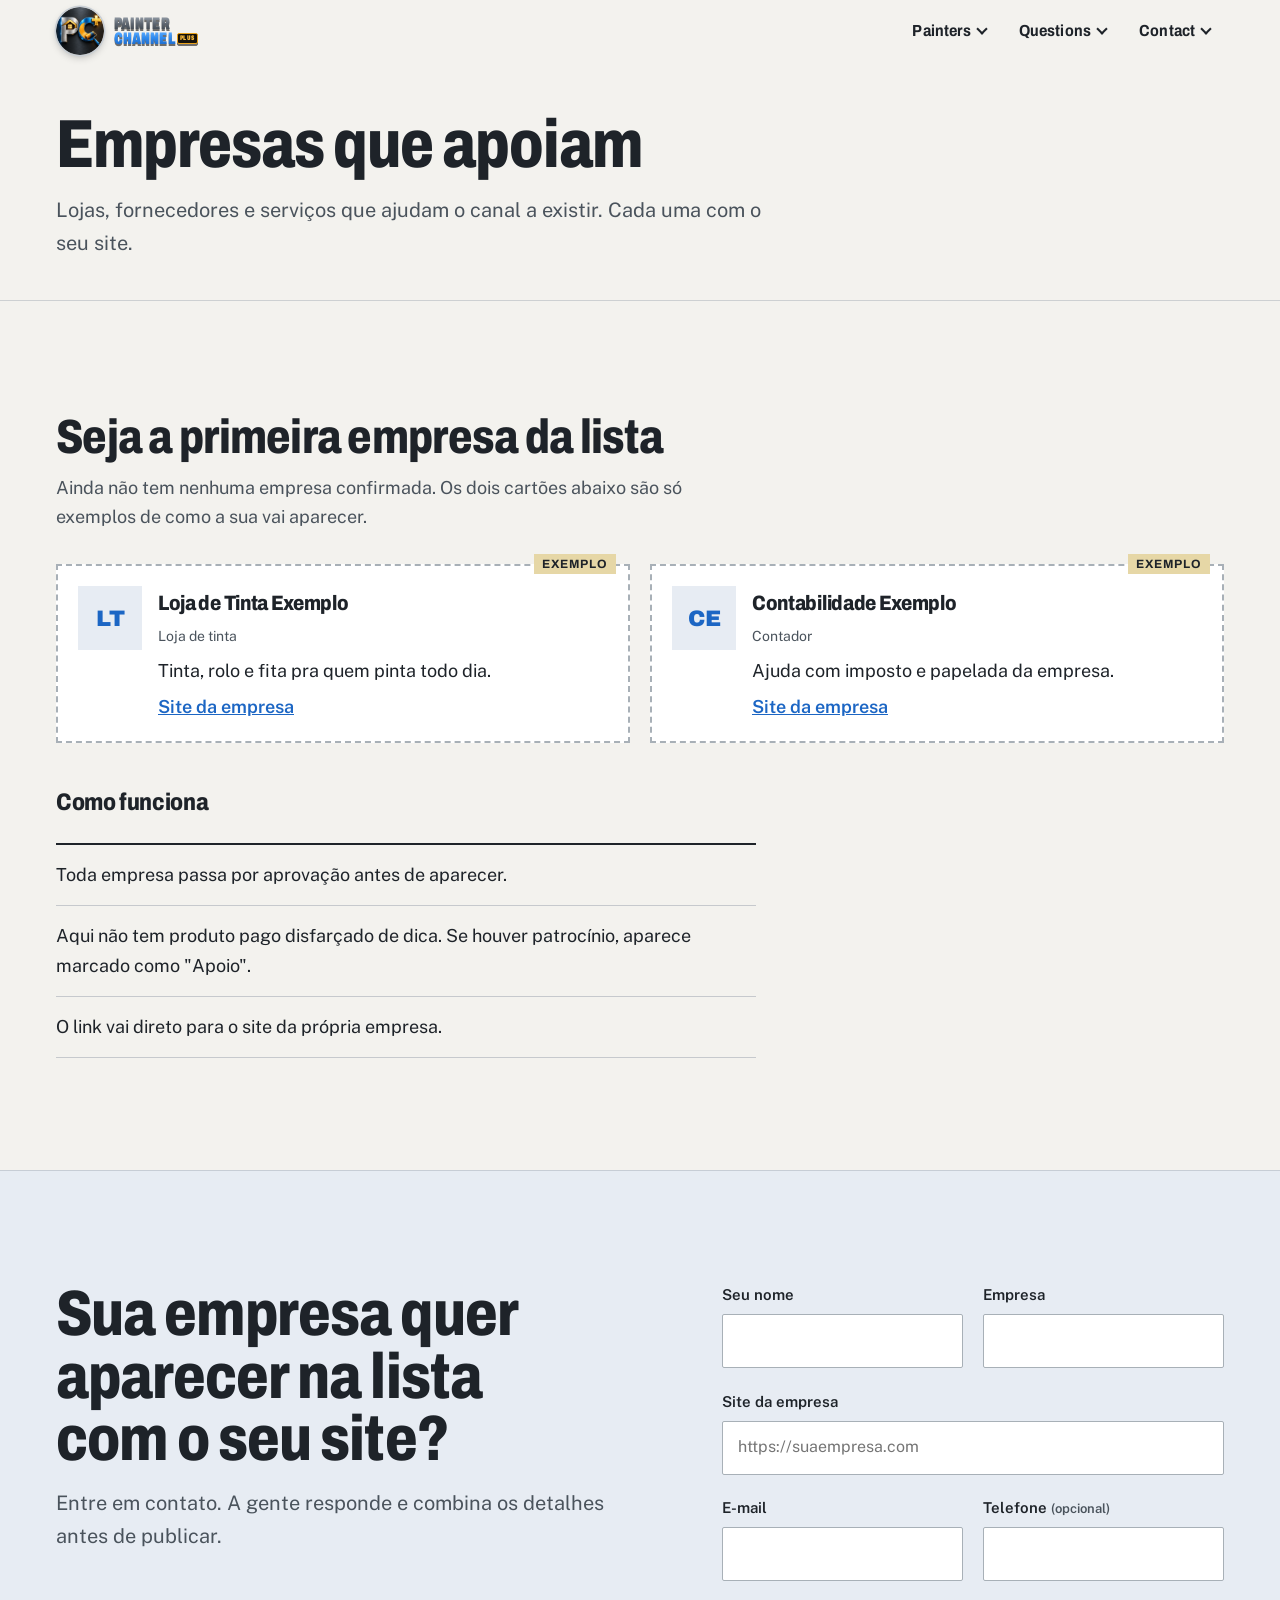
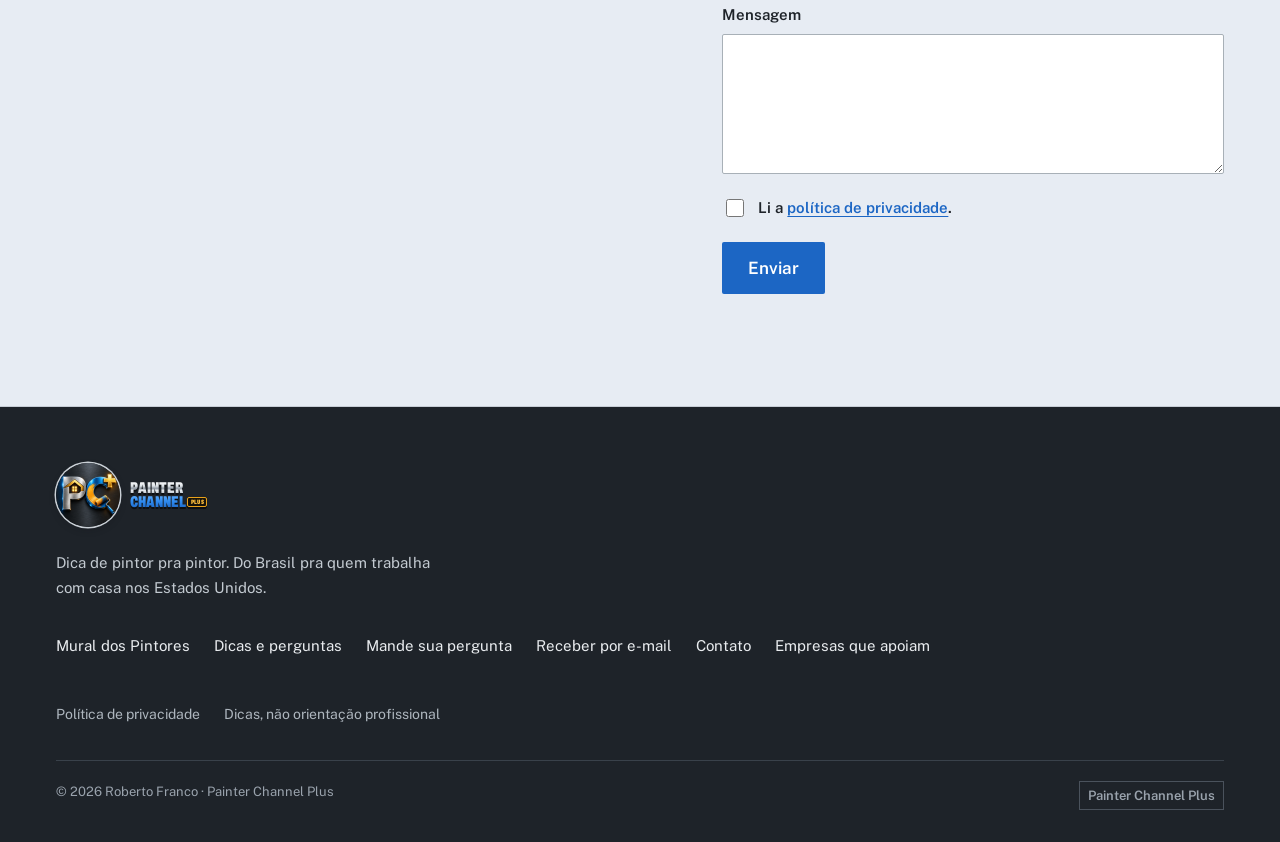
==== commit d256dca2: "Logo sempre em circulo: menu e rodape com PC+ redondo + nome em texto, logo grande em circulo, favic" ====
--- a/apoio.html
+++ b/apoio.html
@@ -28,7 +28,7 @@
 <body class="abre">
 <a class="pular" href="#conteudo">Pular para o conteúdo</a>
 <header class="nav"><div class="wrap">
-  <a class="lockup pq" href="index.html" aria-label="Painter Channel Plus, página inicial"><img class="lk-sim" src="fotos/logo-painter-mono-176.png" alt="" width="176" height="135"><span class="lk-txt" aria-hidden="true"><span class="lk-1">Painter</span><span class="lk-2">Channel<span class="lk-plus">Plus</span></span></span></a>
+  <a class="lockup pq" href="index.html" aria-label="Painter Channel Plus, página inicial"><img class="lk-sim lk-circ" src="fotos/logo-pc-circulo-128.png" srcset="fotos/logo-pc-circulo-128.png 1x, fotos/logo-pc-circulo-192.png 1.5x" alt="" width="128" height="128"><span class="lk-txt" aria-hidden="true"><span class="lk-1">Painter</span><span class="lk-2">Channel<span class="lk-plus">Plus</span></span></span></a>
   <nav class="menu" aria-label="Principal"><ul class="menu-simples"><li><a href="mural.html">Painters</a></li><li><a href="dicas.html">Questions</a></li><li><a href="contato.html">Contact</a></li></ul></nav>
 </div></header>
 <main id="conteudo"><section class="cab-pagina" aria-labelledby="t1"><div class="wrap"><h1 id="t1">Empresas que apoiam</h1><p class="medida">Lojas, fornecedores e serviços que ajudam o canal a existir. Cada uma com o seu site.</p></div></section>
@@ -67,7 +67,7 @@
   </form>
 </div></div></section></main>
 <footer><div class="wrap">
-  <a class="lockup pq" href="index.html" aria-label="Painter Channel Plus, página inicial"><img class="lk-sim" src="fotos/logo-painter-mono-176.png" alt="" width="176" height="135"><span class="lk-txt" aria-hidden="true"><span class="lk-1">Painter</span><span class="lk-2">Channel<span class="lk-plus">Plus</span></span></span></a>
+  <a class="lockup pq" href="index.html" aria-label="Painter Channel Plus, página inicial"><img class="lk-sim lk-circ" src="fotos/logo-pc-circulo-128.png" srcset="fotos/logo-pc-circulo-128.png 1x, fotos/logo-pc-circulo-192.png 1.5x" alt="" width="128" height="128"><span class="lk-txt" aria-hidden="true"><span class="lk-1">Painter</span><span class="lk-2">Channel<span class="lk-plus">Plus</span></span></span></a>
   <p style="margin-top:1rem;max-width:44ch">Dica de pintor pra pintor. Do Brasil pra quem trabalha com casa nos Estados Unidos.</p>
   <nav aria-label="Rodapé"><a href="mural.html">Mural dos Pintores</a><a href="dicas.html">Dicas e perguntas</a><a href="dicas.html#pergunta">Mande sua pergunta</a><a href="contato.html#receber">Receber por e-mail</a><a href="contato.html#fale">Contato</a><a href="apoio.html">Empresas que apoiam</a></nav>
   <nav class="legal" aria-label="Avisos"><a href="privacidade.html">Política de privacidade</a><a href="aviso.html">Dicas, não orientação profissional</a></nav>
--- a/estilo.css
+++ b/estilo.css
@@ -465,3 +465,15 @@
 footer nav.legal{margin-top:0;font-size:.875rem}
 footer nav.legal a{color:#AEB6BE}
 .aceite a{color:var(--azul)}
+
+/* ===== Logo sempre em círculo (Roberto 15/out/2026) ===== */
+.lockup.pq,footer .lockup.pq{background:transparent;padding:0;border-radius:0;gap:.6rem;align-items:center}
+.lockup.pq .lk-sim.lk-circ{width:48px;height:48px;border-radius:50%;box-shadow:0 0 0 1.5px #C9CFD5,0 3px 10px -3px rgba(15,18,22,.45)}
+footer .lockup.pq .lk-sim.lk-circ{width:64px;height:64px}
+.nav .lockup.pq .lk-txt{font-size:1.05rem}
+.nav .lk-1{background-image:linear-gradient(180deg,#9AA3AD,#5E6670 52%,#3D454D)}
+@media(max-width:419px){.nav .lockup.pq .lk-txt{display:flex;font-size:.9rem}.nav .lockup.pq .lk-sim.lk-circ{width:40px;height:40px}}
+.topo-placa{background:transparent}
+.logo-md{border-radius:50%;box-shadow:0 0 0 6px var(--primer),0 0 0 9px var(--prata),0 24px 50px -18px rgba(30,35,41,.55)}
+.obrigado .ob-placa{padding:0;background:transparent}
+.logo-ci{width:100%}
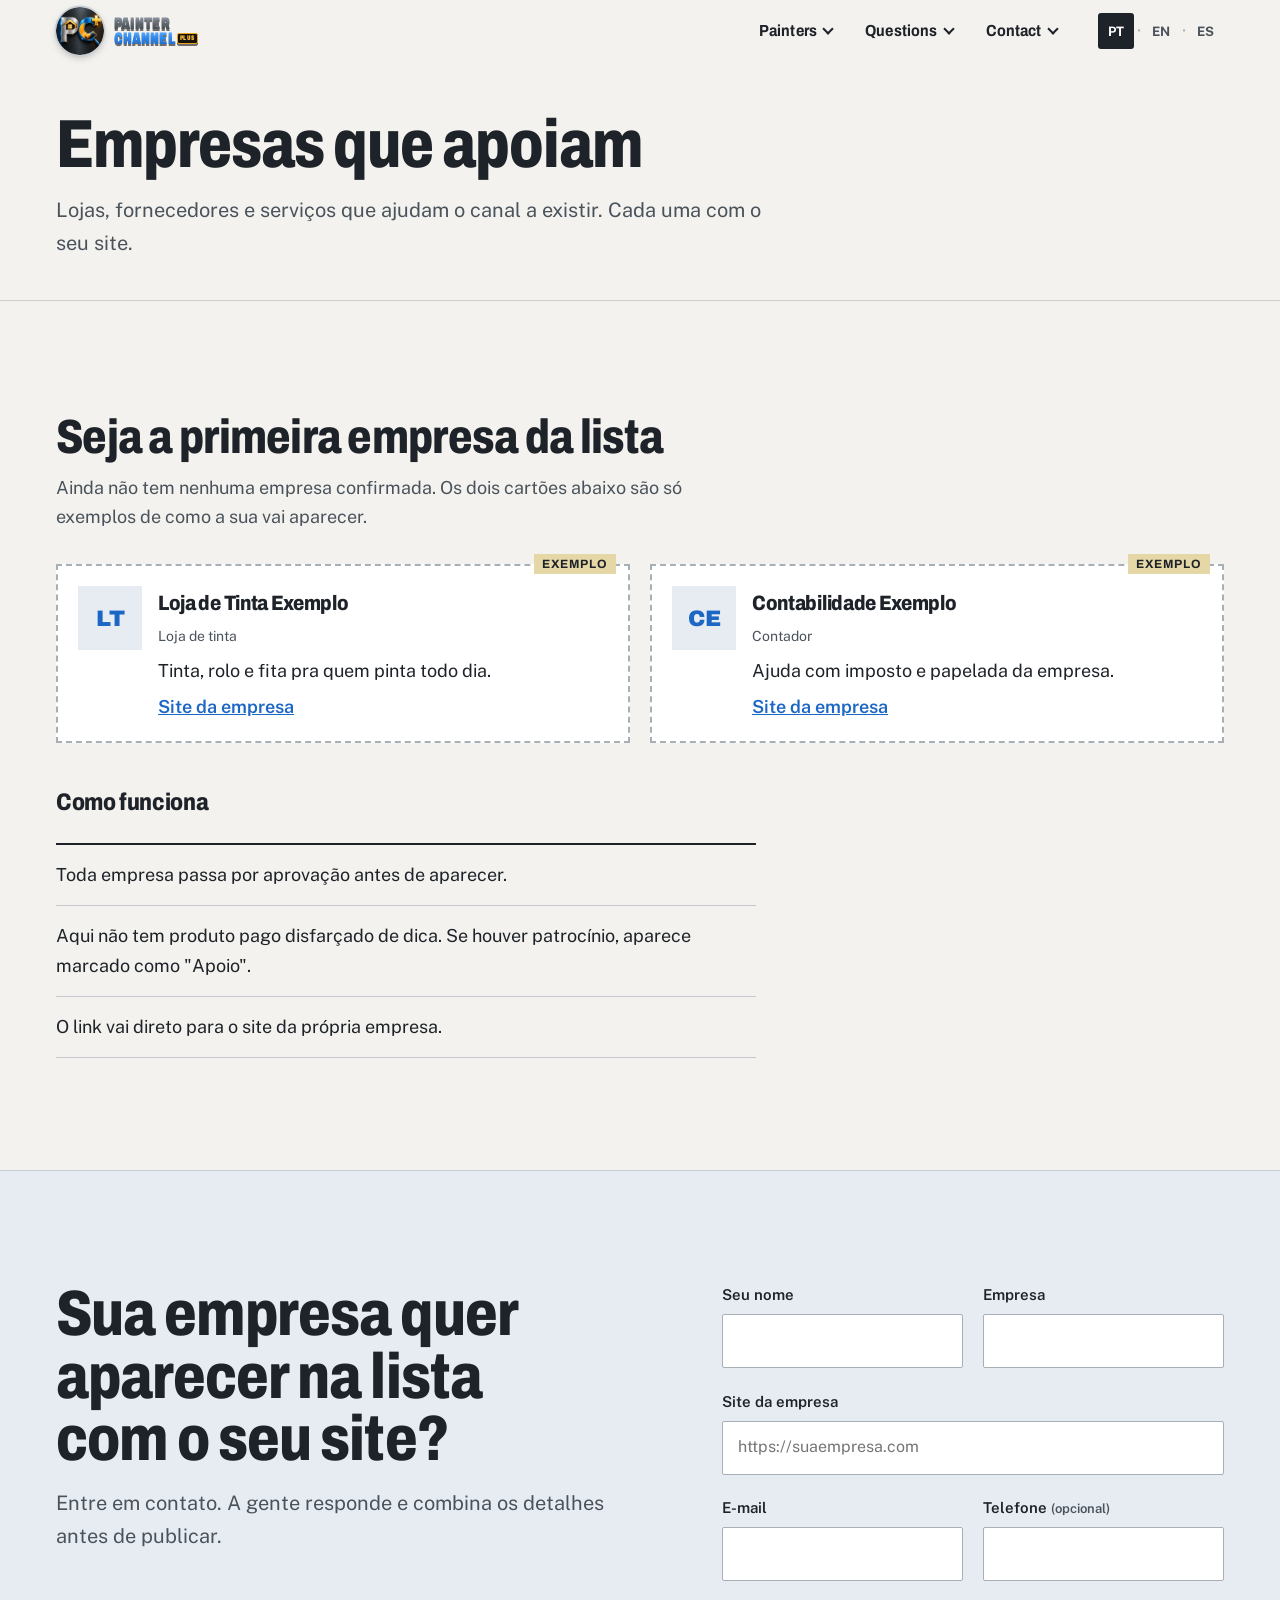
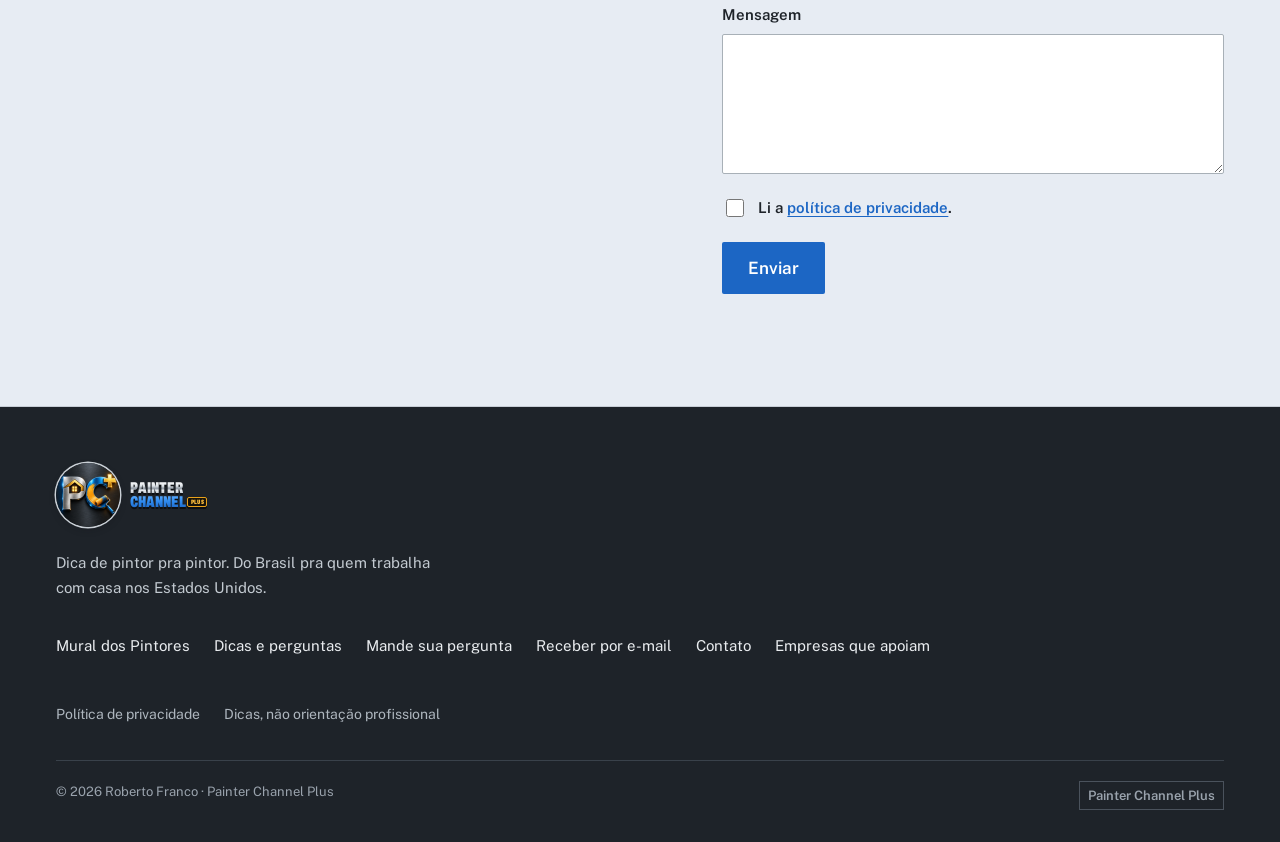
==== commit 8b159974: "Site em 3 idiomas (pt/en/es): seletor no menu, dicionarios em i18n/, textos das paginas com data-i18" ====
--- a/apoio.html
+++ b/apoio.html
@@ -25,52 +25,52 @@
 <link href="https://fonts.googleapis.com/css2?family=Archivo:wdth,wght@62..100,500..900&family=Public+Sans:wght@400..700&display=swap" rel="stylesheet">
 <link rel="stylesheet" href="estilo.css">
 </head>
-<body class="abre">
-<a class="pular" href="#conteudo">Pular para o conteúdo</a>
+<body data-i18n-pagina="apoio" class="abre">
+<a class="pular" href="#conteudo" data-i18n="t.pular-para-o-conteudo">Pular para o conteúdo</a>
 <header class="nav"><div class="wrap">
   <a class="lockup pq" href="index.html" aria-label="Painter Channel Plus, página inicial"><img class="lk-sim lk-circ" src="fotos/logo-pc-circulo-128.png" srcset="fotos/logo-pc-circulo-128.png 1x, fotos/logo-pc-circulo-192.png 1.5x" alt="" width="128" height="128"><span class="lk-txt" aria-hidden="true"><span class="lk-1">Painter</span><span class="lk-2">Channel<span class="lk-plus">Plus</span></span></span></a>
-  <nav class="menu" aria-label="Principal"><ul class="menu-simples"><li><a href="mural.html">Painters</a></li><li><a href="dicas.html">Questions</a></li><li><a href="contato.html">Contact</a></li></ul></nav>
+  <nav class="menu" aria-label="Principal" data-i18n-attr="aria-label:attr.principal"><ul class="menu-simples"><li><a href="mural.html">Painters</a></li><li><a href="dicas.html">Questions</a></li><li><a href="contato.html">Contact</a></li></ul></nav>
 </div></header>
-<main id="conteudo"><section class="cab-pagina" aria-labelledby="t1"><div class="wrap"><h1 id="t1">Empresas que apoiam</h1><p class="medida">Lojas, fornecedores e serviços que ajudam o canal a existir. Cada uma com o seu site.</p></div></section>
+<main id="conteudo"><section class="cab-pagina" aria-labelledby="t1"><div class="wrap"><h1 id="t1" data-i18n="t.empresas-que-apoiam">Empresas que apoiam</h1><p class="medida" data-i18n="t.lojas-fornecedores-e-servicos-que-ajudam">Lojas, fornecedores e serviços que ajudam o canal a existir. Cada uma com o seu site.</p></div></section>
 <section class="secao" aria-labelledby="t-lista"><div class="wrap">
-  <div class="apoio-vazio"><h2 id="t-lista">Seja a primeira empresa da lista</h2><p class="medida">Ainda não tem nenhuma empresa confirmada. Os dois cartões abaixo são só exemplos de como a sua vai aparecer.</p></div>
+  <div class="apoio-vazio"><h2 id="t-lista" data-i18n="t.seja-a-primeira-empresa-da-lista">Seja a primeira empresa da lista</h2><p class="medida" data-i18n="t.ainda-nao-tem-nenhuma-empresa-confirmada">Ainda não tem nenhuma empresa confirmada. Os dois cartões abaixo são só exemplos de como a sua vai aparecer.</p></div>
   <ul class="apoio-lista">
-    <li class="apoio-card exemplo"><span class="ex-tag">EXEMPLO</span><span class="apoio-logo" aria-hidden="true">LT</span><div><h3>Loja de Tinta Exemplo</h3><span class="apoio-ramo">Loja de tinta</span><p>Tinta, rolo e fita pra quem pinta todo dia.</p><span class="apoio-link">Site da empresa</span></div></li>
-    <li class="apoio-card exemplo"><span class="ex-tag">EXEMPLO</span><span class="apoio-logo" aria-hidden="true">CE</span><div><h3>Contabilidade Exemplo</h3><span class="apoio-ramo">Contador</span><p>Ajuda com imposto e papelada da empresa.</p><span class="apoio-link">Site da empresa</span></div></li>
+    <li class="apoio-card exemplo"><span class="ex-tag" data-i18n="t.exemplo">EXEMPLO</span><span class="apoio-logo" aria-hidden="true">LT</span><div><h3 data-i18n="t.loja-de-tinta-exemplo">Loja de Tinta Exemplo</h3><span class="apoio-ramo" data-i18n="t.loja-de-tinta">Loja de tinta</span><p data-i18n="t.tinta-rolo-e-fita-pra-quem">Tinta, rolo e fita pra quem pinta todo dia.</p><span class="apoio-link" data-i18n="t.site-da-empresa">Site da empresa</span></div></li>
+    <li class="apoio-card exemplo"><span class="ex-tag" data-i18n="t.exemplo">EXEMPLO</span><span class="apoio-logo" aria-hidden="true">CE</span><div><h3 data-i18n="t.contabilidade-exemplo">Contabilidade Exemplo</h3><span class="apoio-ramo" data-i18n="t.contador">Contador</span><p data-i18n="t.ajuda-com-imposto-e-papelada-da">Ajuda com imposto e papelada da empresa.</p><span class="apoio-link" data-i18n="t.site-da-empresa">Site da empresa</span></div></li>
   </ul>
   <div class="apoio-regras">
-    <h3>Como funciona</h3>
+    <h3 data-i18n="t.como-funciona">Como funciona</h3>
     <ul class="regras">
-      <li>Toda empresa passa por aprovação antes de aparecer.</li>
-      <li>Aqui não tem produto pago disfarçado de dica. Se houver patrocínio, aparece marcado como "Apoio".</li>
-      <li>O link vai direto para o site da própria empresa.</li>
+      <li data-i18n="t.toda-empresa-passa-por-aprovacao-antes">Toda empresa passa por aprovação antes de aparecer.</li>
+      <li data-i18n="t.aqui-nao-tem-produto-pago-disfarcado">Aqui não tem produto pago disfarçado de dica. Se houver patrocínio, aparece marcado como "Apoio".</li>
+      <li data-i18n="t.o-link-vai-direto-para-o">O link vai direto para o site da própria empresa.</li>
     </ul>
   </div>
 </div></section>
 <section class="secao receber" id="contato-apoio" aria-labelledby="t-ap"><div class="wrap"><div class="rec-grade">
-  <div class="secao-cab"><h2 id="t-ap">Sua empresa quer aparecer na lista com o seu site?</h2><p class="medida">Entre em contato. A gente responde e combina os detalhes antes de publicar.</p></div>
-  <form class="valida" action="https://formsubmit.co/hyannishp@gmail.com" method="POST" novalidate aria-label="Quero apoiar o canal">
-    <input type="hidden" name="_subject" value="[Painter Channel Plus] Apoio"><input type="hidden" name="_captcha" value="false"><input type="hidden" name="_template" value="table"><input type="hidden" name="_next" value="https://painterchannel.com/obrigado.html"><div class="pote" aria-hidden="true"><label>Não preencha este campo<input type="text" name="_honey" tabindex="-1" autocomplete="off"></label></div>
+  <div class="secao-cab"><h2 id="t-ap" data-i18n="t.sua-empresa-quer-aparecer-na-lista">Sua empresa quer aparecer na lista com o seu site?</h2><p class="medida" data-i18n="t.entre-em-contato-a-gente-responde">Entre em contato. A gente responde e combina os detalhes antes de publicar.</p></div>
+  <form class="valida" action="https://formsubmit.co/hyannishp@gmail.com" method="POST" novalidate aria-label="Quero apoiar o canal" data-i18n-attr="aria-label:attr.quero-apoiar-o-canal">
+    <input type="hidden" name="_subject" value="[Painter Channel Plus] Apoio"><input type="hidden" name="_captcha" value="false"><input type="hidden" name="_template" value="table"><input type="hidden" name="_next" value="https://painterchannel.com/obrigado.html"><div class="pote" aria-hidden="true"><label><span data-i18n="t.nao-preencha-este-campo">Não preencha este campo</span><input type="text" name="_honey" tabindex="-1" autocomplete="off"></label></div>
     <div class="par">
-      <div class="campo"><label for="ap-nome">Seu nome</label><input id="ap-nome" name="nome" type="text" autocomplete="name" required data-erro="Escreva o seu nome."><span class="erro" aria-live="polite"></span></div>
-      <div class="campo"><label for="ap-emp">Empresa</label><input id="ap-emp" name="empresa" type="text" autocomplete="organization" required data-erro="Escreva o nome da empresa."><span class="erro" aria-live="polite"></span></div>
+      <div class="campo"><label for="ap-nome" data-i18n="t.seu-nome">Seu nome</label><input id="ap-nome" name="nome" type="text" autocomplete="name" required data-erro="Escreva o seu nome." data-i18n-attr="data-erro:attr.escreva-o-seu-nome"><span class="erro" aria-live="polite"></span></div>
+      <div class="campo"><label for="ap-emp" data-i18n="t.empresa">Empresa</label><input id="ap-emp" name="empresa" type="text" autocomplete="organization" required data-erro="Escreva o nome da empresa." data-i18n-attr="data-erro:attr.escreva-o-nome-da-empresa"><span class="erro" aria-live="polite"></span></div>
     </div>
-    <div class="campo"><label for="ap-site">Site da empresa</label><input id="ap-site" name="site" type="url" placeholder="https://suaempresa.com" required data-erro="Cole o link completo, começando com https://"><span class="erro" aria-live="polite"></span></div>
+    <div class="campo"><label for="ap-site" data-i18n="t.site-da-empresa">Site da empresa</label><input id="ap-site" name="site" type="url" placeholder="https://suaempresa.com" required data-erro="Cole o link completo, começando com https://" data-i18n-attr="placeholder:attr.https-suaempresa-com;data-erro:attr.cole-o-link-completo-comecando-com"><span class="erro" aria-live="polite"></span></div>
     <div class="par">
-      <div class="campo"><label for="ap-email">E-mail</label><input id="ap-email" name="email" type="email" autocomplete="email" required data-erro="Escreva um e-mail válido, ex: nome@gmail.com."><span class="erro" aria-live="polite"></span></div>
-      <div class="campo"><label for="ap-tel">Telefone <small>(opcional)</small></label><input id="ap-tel" name="telefone" type="tel" autocomplete="tel"></div>
+      <div class="campo"><label for="ap-email" data-i18n="t.e-mail">E-mail</label><input id="ap-email" name="email" type="email" autocomplete="email" required data-erro="Escreva um e-mail válido, ex: nome@gmail.com." data-i18n-attr="data-erro:attr.escreva-um-e-mail-valido-ex"><span class="erro" aria-live="polite"></span></div>
+      <div class="campo"><label for="ap-tel" data-i18n="t.telefone-opcional">Telefone <small>(opcional)</small></label><input id="ap-tel" name="telefone" type="tel" autocomplete="tel"></div>
     </div>
     <input type="hidden" name="_replyto" class="replyto">
-    <div class="campo"><label for="ap-msg">Mensagem</label><textarea id="ap-msg" name="mensagem" required minlength="5" data-erro="Escreva uma mensagem curta."></textarea><span class="erro" aria-live="polite"></span></div>
-    <div class="campo"><label class="aceite"><input type="checkbox" name="privacidade" value="Li a política de privacidade" required data-erro="Marque que leu a política de privacidade."> <span>Li a <a href="privacidade.html" target="_blank">política de privacidade</a>.</span></label><span class="erro" aria-live="polite"></span></div>
-    <button class="btn btn-azul" type="submit">Enviar</button>
+    <div class="campo"><label for="ap-msg" data-i18n="t.mensagem">Mensagem</label><textarea id="ap-msg" name="mensagem" required minlength="5" data-erro="Escreva uma mensagem curta." data-i18n-attr="data-erro:attr.escreva-uma-mensagem-curta"></textarea><span class="erro" aria-live="polite"></span></div>
+    <div class="campo"><label class="aceite"><input type="checkbox" name="privacidade" value="Li a política de privacidade" required data-erro="Marque que leu a política de privacidade." data-i18n-attr="data-erro:attr.marque-que-leu-a-politica-de"> <span data-i18n="t.li-a-politica-de-privacidade">Li a <a href="privacidade.html" target="_blank">política de privacidade</a>.</span></label><span class="erro" aria-live="polite"></span></div>
+    <button class="btn btn-azul" type="submit" data-i18n="t.enviar">Enviar</button>
   </form>
 </div></div></section></main>
 <footer><div class="wrap">
   <a class="lockup pq" href="index.html" aria-label="Painter Channel Plus, página inicial"><img class="lk-sim lk-circ" src="fotos/logo-pc-circulo-128.png" srcset="fotos/logo-pc-circulo-128.png 1x, fotos/logo-pc-circulo-192.png 1.5x" alt="" width="128" height="128"><span class="lk-txt" aria-hidden="true"><span class="lk-1">Painter</span><span class="lk-2">Channel<span class="lk-plus">Plus</span></span></span></a>
-  <p style="margin-top:1rem;max-width:44ch">Dica de pintor pra pintor. Do Brasil pra quem trabalha com casa nos Estados Unidos.</p>
-  <nav aria-label="Rodapé"><a href="mural.html">Mural dos Pintores</a><a href="dicas.html">Dicas e perguntas</a><a href="dicas.html#pergunta">Mande sua pergunta</a><a href="contato.html#receber">Receber por e-mail</a><a href="contato.html#fale">Contato</a><a href="apoio.html">Empresas que apoiam</a></nav>
-  <nav class="legal" aria-label="Avisos"><a href="privacidade.html">Política de privacidade</a><a href="aviso.html">Dicas, não orientação profissional</a></nav>
+  <p style="margin-top:1rem;max-width:44ch" data-i18n="t.dica-de-pintor-pra-pintor-do">Dica de pintor pra pintor. Do Brasil pra quem trabalha com casa nos Estados Unidos.</p>
+  <nav aria-label="Rodapé" data-i18n-attr="aria-label:attr.rodape"><a href="mural.html" data-i18n="t.mural-dos-pintores">Mural dos Pintores</a><a href="dicas.html" data-i18n="t.dicas-e-perguntas">Dicas e perguntas</a><a href="dicas.html#pergunta" data-i18n="t.mande-sua-pergunta">Mande sua pergunta</a><a href="contato.html#receber" data-i18n="t.receber-por-e-mail">Receber por e-mail</a><a href="contato.html#fale" data-i18n="t.contato">Contato</a><a href="apoio.html" data-i18n="t.empresas-que-apoiam">Empresas que apoiam</a></nav>
+  <nav class="legal" aria-label="Avisos" data-i18n-attr="aria-label:attr.avisos"><a href="privacidade.html" data-i18n="t.politica-de-privacidade-2">Política de privacidade</a><a href="aviso.html" data-i18n="t.dicas-nao-orientacao-profissional">Dicas, não orientação profissional</a></nav>
   <!-- REDES DO CANAL: YouTube e Instagram ainda não existem. Quando existirem, ligar em site.js (objeto REDES) ou colocar os links aqui. -->
   <div class="fim"><span>© 2026 Roberto Franco · Painter Channel Plus</span><span class="selo">Painter Channel Plus</span></div>
 </div></footer>
--- a/estilo.css
+++ b/estilo.css
@@ -477,3 +477,18 @@
 .logo-md{border-radius:50%;box-shadow:0 0 0 6px var(--primer),0 0 0 9px var(--prata),0 24px 50px -18px rgba(30,35,41,.55)}
 .obrigado .ob-placa{padding:0;background:transparent}
 .logo-ci{width:100%}
+
+/* ===== Seletor de idioma (PT · EN · ES) ===== */
+.idiomas{display:flex;align-items:center;gap:.15rem;margin-left:.75rem;flex:none}
+.idiomas button{min-width:36px;min-height:36px;padding:0 .4rem;border:1px solid transparent;border-radius:3px;background:transparent;color:var(--texto-2);font:700 .8125rem/1 "Public Sans",sans-serif;letter-spacing:.04em;cursor:pointer}
+.idiomas button:hover{color:var(--grafite);border-color:rgba(30,35,41,.25)}
+.idiomas button[aria-pressed="true"]{background:var(--grafite);color:#fff}
+.idiomas-sep{color:var(--prata)}
+.idiomas-menu{display:none}
+@media(max-width:899px){
+  .nav .wrap>.idiomas{margin-left:.35rem}
+  .idiomas-menu{display:block;padding:.75rem .25rem .25rem;border-top:1px solid rgba(168,176,183,.45)}
+  .idiomas-menu .idiomas{margin:0}
+  .idiomas-menu .idiomas button{min-width:48px;min-height:44px;font-size:.9375rem}
+}
+@media(max-width:419px){.nav .wrap>.idiomas button{min-width:30px;padding:0 .2rem}.nav .wrap>.idiomas .idiomas-sep{display:none}.nav .wrap{gap:.4rem}}
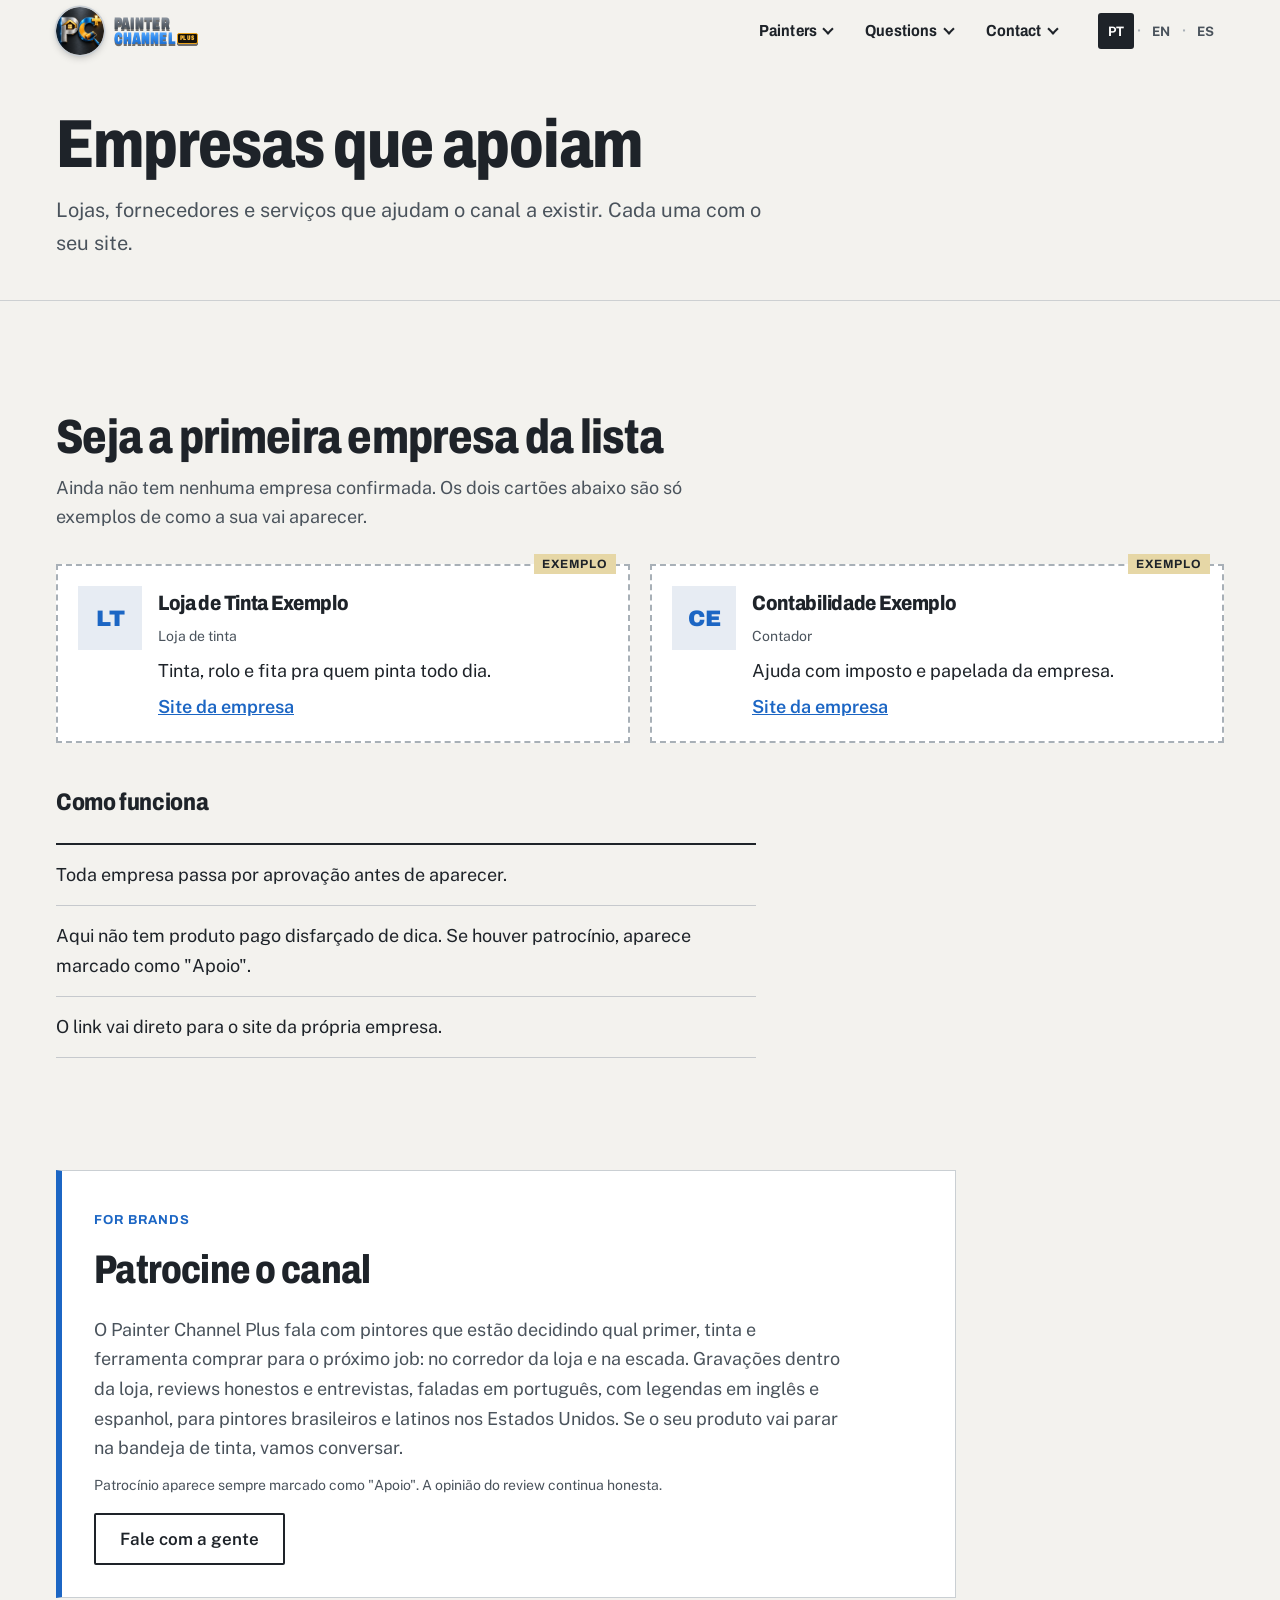
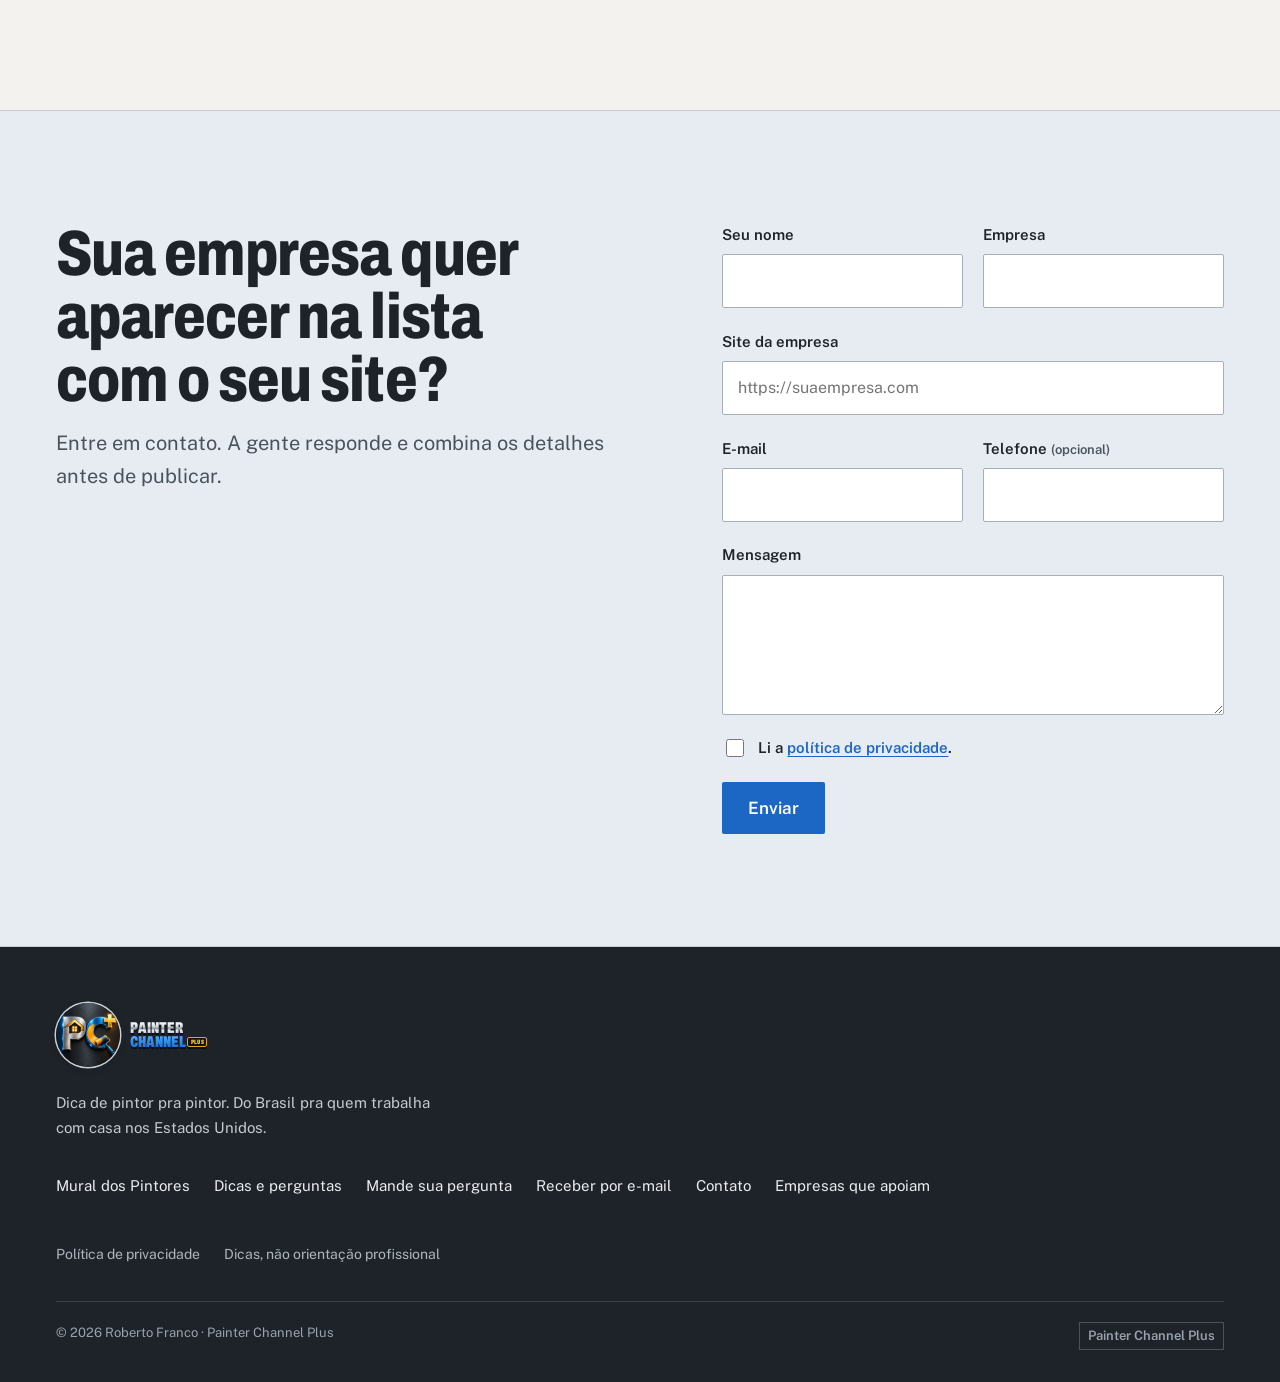
==== commit 2951ea97: "Conteudo do site antigo (Artifact 02/out) dentro da estrutura atual: frase-mae no portal; leque de 5" ====
--- a/apoio.html
+++ b/apoio.html
@@ -47,7 +47,12 @@
     </ul>
   </div>
 </div></section>
-<section class="secao receber" id="contato-apoio" aria-labelledby="t-ap"><div class="wrap"><div class="rec-grade">
+<section class="secao" id="marcas" aria-labelledby="t-marcas" style="padding-top:0"><div class="wrap">
+  <div class="marcas"><span class="marcas-kick" data-i18n="t.for-brands">For brands</span><h2 id="t-marcas" data-i18n="t.patrocine-o-canal">Patrocine o canal</h2>
+  <p data-i18n="t.o-painter-channel-plus-fala-com">O Painter Channel Plus fala com pintores que estão decidindo qual primer, tinta e ferramenta comprar para o próximo job: no corredor da loja e na escada. Gravações dentro da loja, reviews honestos e entrevistas, faladas em português, com legendas em inglês e espanhol, para pintores brasileiros e latinos nos Estados Unidos. Se o seu produto vai parar na bandeja de tinta, vamos conversar.</p>
+  <p class="nota-fonte" data-i18n="t.patrocinio-aparece-sempre-marcado-como-apoio">Patrocínio aparece sempre marcado como "Apoio". A opinião do review continua honesta.</p>
+  <a class="btn btn-linha" href="#contato-apoio" data-i18n="t.fale-com-a-gente">Fale com a gente</a></div>
+</div></section><section class="secao receber" id="contato-apoio" aria-labelledby="t-ap"><div class="wrap"><div class="rec-grade">
   <div class="secao-cab"><h2 id="t-ap" data-i18n="t.sua-empresa-quer-aparecer-na-lista">Sua empresa quer aparecer na lista com o seu site?</h2><p class="medida" data-i18n="t.entre-em-contato-a-gente-responde">Entre em contato. A gente responde e combina os detalhes antes de publicar.</p></div>
   <form class="valida" action="https://formsubmit.co/hyannishp@gmail.com" method="POST" novalidate aria-label="Quero apoiar o canal" data-i18n-attr="aria-label:attr.quero-apoiar-o-canal">
     <input type="hidden" name="_subject" value="[Painter Channel Plus] Apoio"><input type="hidden" name="_captcha" value="false"><input type="hidden" name="_template" value="table"><input type="hidden" name="_next" value="https://painterchannel.com/obrigado.html"><div class="pote" aria-hidden="true"><label><span data-i18n="t.nao-preencha-este-campo">Não preencha este campo</span><input type="text" name="_honey" tabindex="-1" autocomplete="off"></label></div>
--- a/estilo.css
+++ b/estilo.css
@@ -492,3 +492,65 @@
   .idiomas-menu .idiomas button{min-width:48px;min-height:44px;font-size:.9375rem}
 }
 @media(max-width:419px){.nav .wrap>.idiomas button{min-width:30px;padding:0 .2rem}.nav .wrap>.idiomas .idiomas-sep{display:none}.nav .wrap{gap:.4rem}}
+
+/* ===== Conteúdo trazido do site antigo (15/out/2026) ===== */
+.portal-mae{position:relative;z-index:1;text-align:center;max-width:640px;margin:1.25rem auto 0;background:var(--primer);padding:.25rem .75rem}
+.mae-titulo{font:900 clamp(1.6rem,5vw,2.4rem)/1.02 Archivo,sans-serif;font-variation-settings:"wdth" 78;color:var(--azul)}
+.mae-texto{margin-top:.6rem;color:var(--texto-2);font-size:1rem;line-height:1.55}
+.leque5-sec{padding:2.5rem 0 1rem}
+.leque5{list-style:none;margin:0;padding:1rem 0 0;display:flex;justify-content:center;gap:0}
+.leque5 li{flex:0 1 190px;margin:0 -14px;transform:rotate(var(--r));transform-origin:50% 120%;transition:transform .25s}
+.leque5 li:hover,.leque5 li:focus-within{transform:rotate(0deg) translateY(-14px);z-index:2}
+.leque5 a{display:flex;flex-direction:column;height:100%;min-height:210px;background:#fff;border:1px solid rgba(168,176,183,.8);box-shadow:0 14px 28px -18px rgba(30,35,41,.55);text-decoration:none;color:var(--grafite);padding:8px}
+.l5-cor{display:block;height:110px;background:var(--c)}
+.l5-txt{display:block;padding:.6rem .35rem 0;font:800 1rem/1.15 Archivo,sans-serif;font-variation-settings:"wdth" 84}
+.leque5-dica{text-align:center;margin-top:1rem;color:var(--texto-2);font-size:.9375rem}
+@media(max-width:759px){
+  .leque5{flex-direction:column;align-items:stretch;padding:0;gap:10px}
+  .leque5 li{margin:0;transform:none;flex:none}
+  .leque5 li:hover,.leque5 li:focus-within{transform:none}
+  .leque5 a{flex-direction:row;align-items:center;min-height:64px;gap:.8rem}
+  .l5-cor{width:44px;height:44px;flex:none}
+  .l5-txt{padding:0}
+}
+.temas{list-style:none;margin:2rem 0 0;padding:0;display:grid;grid-template-columns:1fr;gap:16px}
+@media(min-width:700px){.temas{grid-template-columns:1fr 1fr}}
+@media(min-width:1050px){.temas{grid-template-columns:repeat(3,1fr)}}
+.temas li{background:#fff;border:1px solid rgba(168,176,183,.6);border-top:10px solid var(--c);padding:1.1rem 1.2rem 1rem}
+.temas h3{font-size:1.35rem;font-variation-settings:"wdth" 84}
+.temas p{margin-top:.4rem;color:var(--texto-2)}
+.cod{display:block;margin-top:.7rem;font:600 .75rem/1 "Public Sans",sans-serif;letter-spacing:.06em;color:#7A838C}
+.passos{list-style:none;margin:2rem 0 0;padding:0;display:grid;grid-template-columns:1fr;gap:28px}
+@media(min-width:900px){.passos{grid-template-columns:repeat(3,1fr)}}
+.passos figure{margin:0}
+.passos img{width:100%;aspect-ratio:4/3;object-fit:cover}
+.passos h3{margin-top:.9rem;font-size:1.4rem;font-variation-settings:"wdth" 84}
+.passos p{margin-top:.4rem;color:var(--texto-2)}
+.frase-cliente{margin-top:2rem;background:var(--grafite);color:#E9ECEF;border-left:6px solid var(--ambar);padding:1.25rem 1.5rem;max-width:900px}
+.frase-cliente b{color:#fff}
+.frase-cliente .nota-fonte{color:#AEB6BE}
+.nota-fonte{margin-top:.9rem;font-size:.875rem;color:var(--texto-2)}
+.van{list-style:none;margin:1.5rem 0 0;padding:0;display:grid;grid-template-columns:1fr;gap:12px}
+@media(min-width:760px){.van{grid-template-columns:1fr 1fr}}
+.van li{background:#fff;border:1px solid rgba(168,176,183,.6);padding:1rem 1.1rem}
+.van b{display:block;font:800 1.1rem Archivo,sans-serif;font-variation-settings:"wdth" 88}
+.van span{display:block;margin-top:.25rem;color:var(--texto-2)}
+.eps{list-style:none;margin:1.5rem 0 0;padding:0;display:grid;grid-template-columns:1fr;gap:14px}
+@media(min-width:700px){.eps{grid-template-columns:1fr 1fr}}
+@media(min-width:1050px){.eps{grid-template-columns:repeat(3,1fr)}}
+.eps li{background:#fff;border:1px solid rgba(168,176,183,.6);padding:1.1rem 1.2rem}
+.ep-tag{display:inline-block;background:var(--fita);font:700 .75rem Archivo,sans-serif;padding:.15rem .45rem}
+.eps h3{margin-top:.6rem;font-size:1.25rem;line-height:1.15;font-variation-settings:"wdth" 86}
+.eps p{margin-top:.4rem;color:var(--texto-2)}
+.eps .ep-aviso{background:#E7ECF3;display:flex;flex-direction:column;align-items:flex-start;justify-content:center;gap:.25rem}
+.eps .ep-aviso .btn{margin-top:.75rem}
+.faixa-tabela{padding:3rem 0 0}
+.faixa-in{display:grid;grid-template-columns:1fr;gap:1.25rem;align-items:center;background:var(--grafite);color:#E9ECEF;border-top:4px solid var(--ambar);padding:clamp(1.25rem,4vw,2.25rem)}
+@media(min-width:900px){.faixa-in{grid-template-columns:1fr auto;gap:2.5rem}}
+.faixa-in h2{color:#fff;font-size:clamp(1.6rem,4vw,2.4rem);line-height:1.02;font-variation-settings:"wdth" 80}
+.faixa-in p{margin-top:.6rem;color:#C3CAD1;max-width:62ch}
+.marcas{background:#fff;border:1px solid rgba(168,176,183,.6);border-left:6px solid var(--azul);padding:clamp(1.25rem,4vw,2rem);max-width:900px}
+.marcas-kick{font:700 .8125rem Archivo,sans-serif;letter-spacing:.08em;color:var(--azul);text-transform:uppercase}
+.marcas h2{margin-top:.3rem;font-size:clamp(1.75rem,4vw,2.5rem);font-variation-settings:"wdth" 80}
+.marcas p{margin-top:.7rem;color:var(--texto-2);max-width:68ch}
+.marcas .btn{margin-top:1rem}
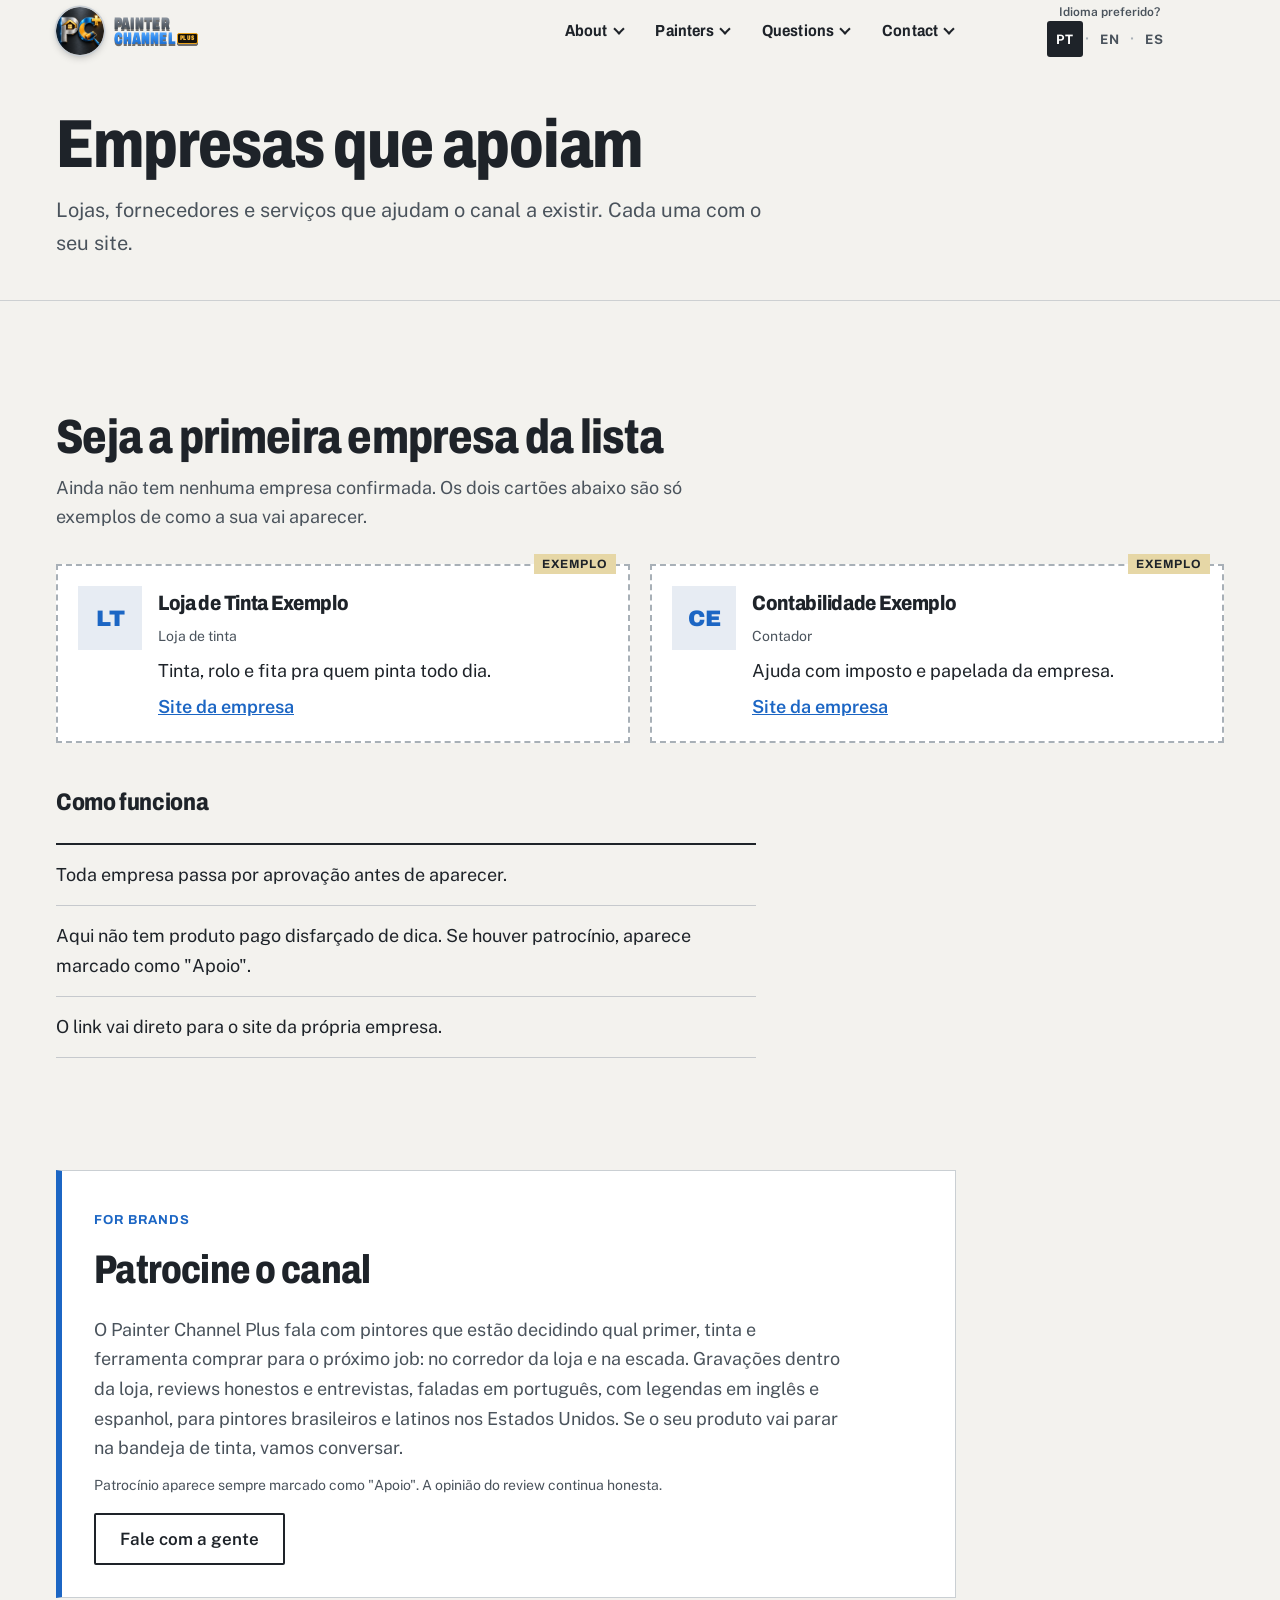
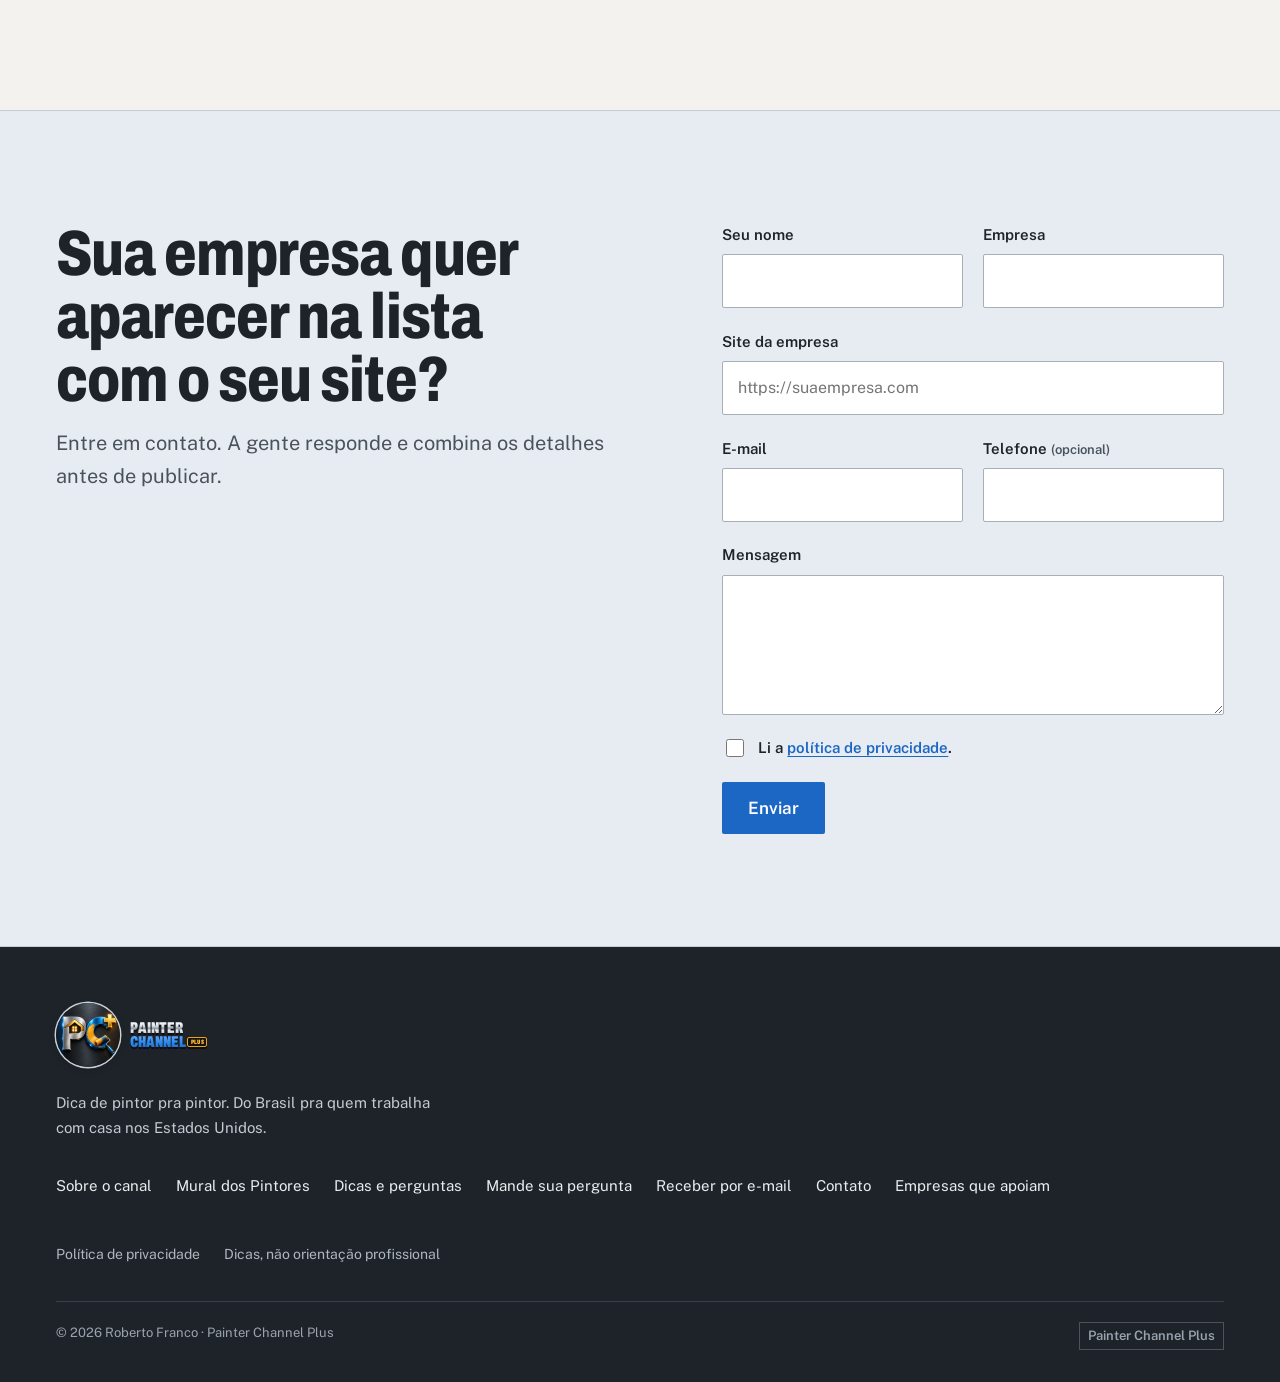
==== commit 8484bbe8: "Pagina About / Sobre o canal (sobre.html) com o conteudo dos modelos antigos: quem esta por tras, do" ====
--- a/apoio.html
+++ b/apoio.html
@@ -29,7 +29,7 @@
 <a class="pular" href="#conteudo" data-i18n="t.pular-para-o-conteudo">Pular para o conteúdo</a>
 <header class="nav"><div class="wrap">
   <a class="lockup pq" href="index.html" aria-label="Painter Channel Plus, página inicial"><img class="lk-sim lk-circ" src="fotos/logo-pc-circulo-128.png" srcset="fotos/logo-pc-circulo-128.png 1x, fotos/logo-pc-circulo-192.png 1.5x" alt="" width="128" height="128"><span class="lk-txt" aria-hidden="true"><span class="lk-1">Painter</span><span class="lk-2">Channel<span class="lk-plus">Plus</span></span></span></a>
-  <nav class="menu" aria-label="Principal" data-i18n-attr="aria-label:attr.principal"><ul class="menu-simples"><li><a href="mural.html">Painters</a></li><li><a href="dicas.html">Questions</a></li><li><a href="contato.html">Contact</a></li></ul></nav>
+  <nav class="menu" aria-label="Principal" data-i18n-attr="aria-label:attr.principal"><ul class="menu-simples"><li><a href="sobre.html">About</a></li><li><a href="mural.html">Painters</a></li><li><a href="dicas.html">Questions</a></li><li><a href="contato.html">Contact</a></li></ul></nav>
 </div></header>
 <main id="conteudo"><section class="cab-pagina" aria-labelledby="t1"><div class="wrap"><h1 id="t1" data-i18n="t.empresas-que-apoiam">Empresas que apoiam</h1><p class="medida" data-i18n="t.lojas-fornecedores-e-servicos-que-ajudam">Lojas, fornecedores e serviços que ajudam o canal a existir. Cada uma com o seu site.</p></div></section>
 <section class="secao" aria-labelledby="t-lista"><div class="wrap">
@@ -74,7 +74,7 @@
 <footer><div class="wrap">
   <a class="lockup pq" href="index.html" aria-label="Painter Channel Plus, página inicial"><img class="lk-sim lk-circ" src="fotos/logo-pc-circulo-128.png" srcset="fotos/logo-pc-circulo-128.png 1x, fotos/logo-pc-circulo-192.png 1.5x" alt="" width="128" height="128"><span class="lk-txt" aria-hidden="true"><span class="lk-1">Painter</span><span class="lk-2">Channel<span class="lk-plus">Plus</span></span></span></a>
   <p style="margin-top:1rem;max-width:44ch" data-i18n="t.dica-de-pintor-pra-pintor-do">Dica de pintor pra pintor. Do Brasil pra quem trabalha com casa nos Estados Unidos.</p>
-  <nav aria-label="Rodapé" data-i18n-attr="aria-label:attr.rodape"><a href="mural.html" data-i18n="t.mural-dos-pintores">Mural dos Pintores</a><a href="dicas.html" data-i18n="t.dicas-e-perguntas">Dicas e perguntas</a><a href="dicas.html#pergunta" data-i18n="t.mande-sua-pergunta">Mande sua pergunta</a><a href="contato.html#receber" data-i18n="t.receber-por-e-mail">Receber por e-mail</a><a href="contato.html#fale" data-i18n="t.contato">Contato</a><a href="apoio.html" data-i18n="t.empresas-que-apoiam">Empresas que apoiam</a></nav>
+  <nav aria-label="Rodapé" data-i18n-attr="aria-label:attr.rodape"><a href="sobre.html" data-i18n="js.menu.sobre">Sobre o canal</a><a href="mural.html" data-i18n="t.mural-dos-pintores">Mural dos Pintores</a><a href="dicas.html" data-i18n="t.dicas-e-perguntas">Dicas e perguntas</a><a href="dicas.html#pergunta" data-i18n="t.mande-sua-pergunta">Mande sua pergunta</a><a href="contato.html#receber" data-i18n="t.receber-por-e-mail">Receber por e-mail</a><a href="contato.html#fale" data-i18n="t.contato">Contato</a><a href="apoio.html" data-i18n="t.empresas-que-apoiam">Empresas que apoiam</a></nav>
   <nav class="legal" aria-label="Avisos" data-i18n-attr="aria-label:attr.avisos"><a href="privacidade.html" data-i18n="t.politica-de-privacidade-2">Política de privacidade</a><a href="aviso.html" data-i18n="t.dicas-nao-orientacao-profissional">Dicas, não orientação profissional</a></nav>
   <!-- REDES DO CANAL: YouTube e Instagram ainda não existem. Quando existirem, ligar em site.js (objeto REDES) ou colocar os links aqui. -->
   <div class="fim"><span>© 2026 Roberto Franco · Painter Channel Plus</span><span class="selo">Painter Channel Plus</span></div>
--- a/estilo.css
+++ b/estilo.css
@@ -443,6 +443,7 @@
 .duvida-q{font:900 6rem/.8 Archivo,sans-serif;font-variation-settings:"wdth" 75;color:var(--ambar);transform:rotate(-4deg);text-shadow:0 3px 0 #9A6400}
 .duvida h2{color:#fff;font-size:clamp(1.75rem,4.5vw,2.5rem);line-height:1;font-variation-settings:"wdth" 80}
 .duvida p{margin-top:.6rem;color:#C3CAD1;max-width:52ch}
+.duvida .duvida-esp{margin-top:.5rem;max-width:62ch;text-wrap:balance;color:var(--ambar);font-weight:700}
 .duvida .acoes{margin-top:1.25rem}
 .duvida .btn-linha{border-color:#E9ECEF;color:#E9ECEF}.duvida .btn-linha:hover{background:#E9ECEF;color:var(--grafite)}
 .duvida :focus-visible{outline-color:#9CC2F2}
@@ -484,11 +485,15 @@
 .idiomas button:hover{color:var(--grafite);border-color:rgba(30,35,41,.25)}
 .idiomas button[aria-pressed="true"]{background:var(--grafite);color:#fff}
 .idiomas-sep{color:var(--prata)}
+.idiomas{flex-wrap:wrap;justify-content:center;row-gap:2px}
+.idiomas-tit{flex:0 0 100%;text-align:center;font:600 .75rem/1.2 "Public Sans",sans-serif;color:var(--texto-2);white-space:nowrap}
 .idiomas-menu{display:none}
 @media(max-width:899px){
   .nav .wrap>.idiomas{margin-left:.35rem}
   .idiomas-menu{display:block;padding:.75rem .25rem .25rem;border-top:1px solid rgba(168,176,183,.45)}
-  .idiomas-menu .idiomas{margin:0}
+  .idiomas-menu .idiomas{margin:0;justify-content:flex-start}
+  .idiomas-menu .idiomas-tit{text-align:left;font-size:.875rem;margin-bottom:.35rem}
+  .nav .wrap>.idiomas .idiomas-tit{display:none}
   .idiomas-menu .idiomas button{min-width:48px;min-height:44px;font-size:.9375rem}
 }
 @media(max-width:419px){.nav .wrap>.idiomas button{min-width:30px;padding:0 .2rem}.nav .wrap>.idiomas .idiomas-sep{display:none}.nav .wrap{gap:.4rem}}
@@ -505,6 +510,8 @@
 .l5-cor{display:block;height:110px;background:var(--c)}
 .l5-txt{display:block;padding:.6rem .35rem 0;font:800 1rem/1.15 Archivo,sans-serif;font-variation-settings:"wdth" 84}
 .leque5-dica{text-align:center;margin-top:1rem;color:var(--texto-2);font-size:.9375rem}
+.leque5 li{position:relative}.leque5 li:nth-child(2),.leque5 li:nth-child(4){z-index:1}.leque5 li:nth-child(3){z-index:2}.leque5 li:hover,.leque5 li:focus-within{z-index:3}
+@media(min-width:760px){.leque5 .l5-txt{padding:.6rem 14px 0}}
 @media(max-width:759px){
   .leque5{flex-direction:column;align-items:stretch;padding:0;gap:10px}
   .leque5 li{margin:0;transform:none;flex:none}
@@ -554,3 +561,44 @@
 .marcas h2{margin-top:.3rem;font-size:clamp(1.75rem,4vw,2.5rem);font-variation-settings:"wdth" 80}
 .marcas p{margin-top:.7rem;color:var(--texto-2);max-width:68ch}
 .marcas .btn{margin-top:1rem}
+.leque5 .l5-img{display:block;width:100%;height:130px;object-fit:cover;border-bottom:6px solid var(--c)}
+@media(max-width:759px){.leque5 .l5-img{width:72px;height:72px;flex:none;border-bottom:0;border-left:5px solid var(--c)}.leque5 a{min-height:88px}}
+
+/* ===== Portal em uma tela só (Roberto 15/out/2026): logo, frases e as 3 portas aparecem juntos, sem rolar ===== */
+@media(min-width:900px){
+  .portal{padding:clamp(.75rem,2vh,1.5rem) 0 2.5rem}
+  .circulo{width:clamp(150px,22vh,250px)}
+  .portal-frase{margin-top:clamp(.5rem,1.2vh,1rem);max-width:none;font-size:clamp(1.05rem,2.2vh,1.375rem)}
+  .portal-mae{margin-top:clamp(.35rem,1vh,.75rem);max-width:760px;padding:.15rem .75rem}
+  .mae-titulo{font-size:clamp(1.45rem,3.6vh,2.25rem)}
+  .mae-texto{margin-top:.35rem;font-size:.9375rem;line-height:1.5}
+  .portas{margin-top:clamp(1.25rem,3.5vh,2.5rem);gap:40px;max-width:1000px}
+  .porta.p2{margin-top:clamp(.5rem,1.5vh,1.25rem)}
+  .porta-foto img,.porta-q{aspect-ratio:auto;height:clamp(110px,17vh,200px)}
+  .q{font-size:clamp(6rem,15vh,10rem)}
+  .porta-txt{padding:.7rem 1.1rem .9rem}
+  .porta-rot{font-size:clamp(1.6rem,3.6vh,2.4rem)}
+  .porta-pt{margin-top:.3rem;font-size:.9375rem}
+}
+
+/* ===== Sobre o canal (sobre.html, Roberto 15/out/2026) ===== */
+.mae-link{display:inline-block;margin-top:.45rem;font-weight:700;color:var(--azul);text-decoration:underline;text-underline-offset:3px}
+.mae-link::after{content:" →"}
+.quem-grade{display:grid;grid-template-columns:1fr;gap:1.5rem;align-items:center}
+@media(min-width:760px){.quem-grade{grid-template-columns:220px 1fr;gap:3rem}}
+.quem-logo img{width:min(220px,60vw);height:auto;border-radius:50%;box-shadow:0 18px 36px -20px rgba(30,35,41,.6)}
+.sobre-quem h2{font-size:clamp(2rem,5vw,3rem);line-height:1;font-variation-settings:"wdth" 80}
+.sobre-quem p{margin-top:.9rem;max-width:58ch;font-size:clamp(1.0625rem,1.5vw,1.2rem)}
+.of-rot{display:block;font:700 .75rem/1.2 "Public Sans",sans-serif;letter-spacing:.08em;text-transform:uppercase;color:var(--texto-2);margin-bottom:.35rem}
+.temas li p{margin-top:.4rem}
+.sobre-nota{margin-top:1.5rem;font-weight:700;color:var(--grafite)}
+.sobre-caminho h2{color:#fff}
+.sobre-caminho .t2 p,.sobre-caminho .t3 p{max-width:44ch}
+.pq-grade{display:grid;grid-template-columns:1fr;gap:16px;margin-top:2rem}
+@media(min-width:760px){.pq-grade{grid-template-columns:1fr 1fr}}
+.pqc{background:#fff;border:1px solid rgba(168,176,183,.6);border-top:10px solid var(--azul);padding:1.2rem 1.3rem}
+.pqc.nao{border-top-color:var(--prata)}
+.pqc h3{font-size:1.35rem;font-variation-settings:"wdth" 84}
+.pqc ul{margin:.75rem 0 0;padding-left:1.2rem}
+.pqc li{margin-top:.45rem}
+.duvida-sec{padding:0 0 5rem}
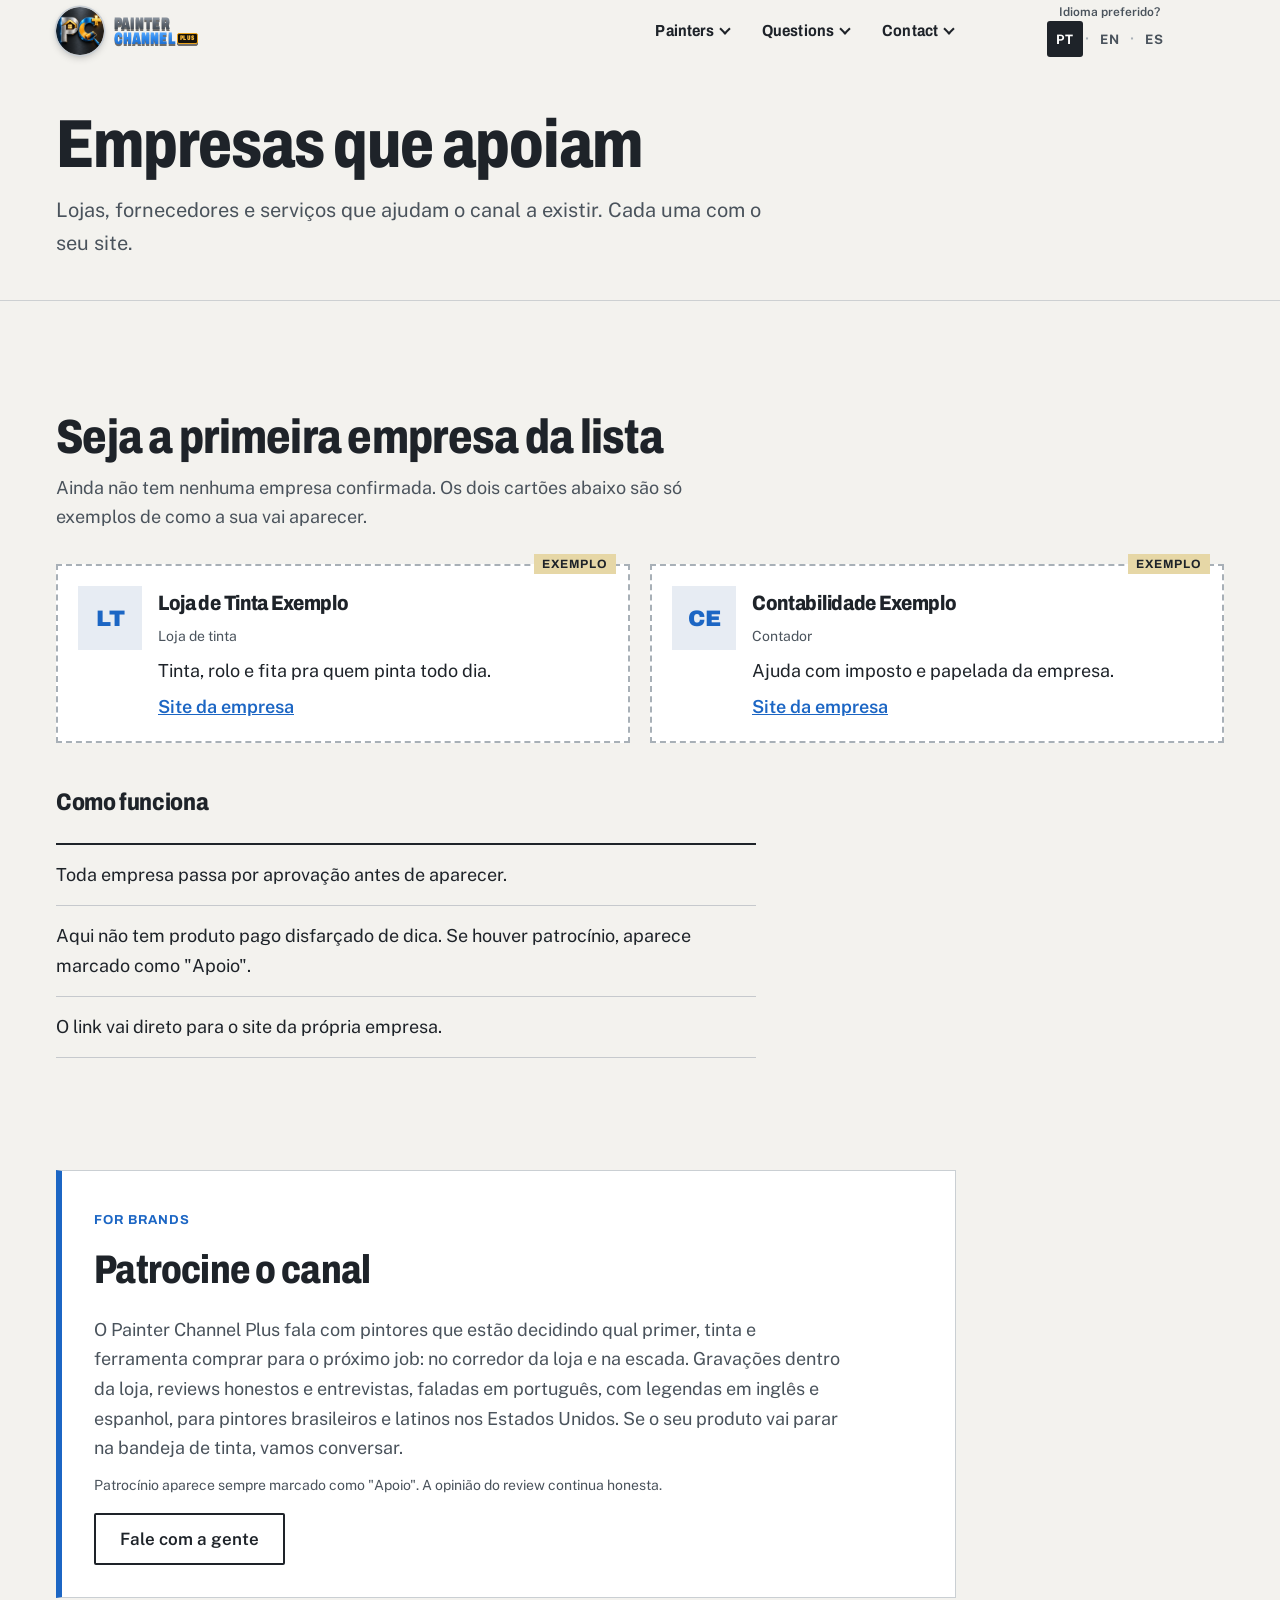
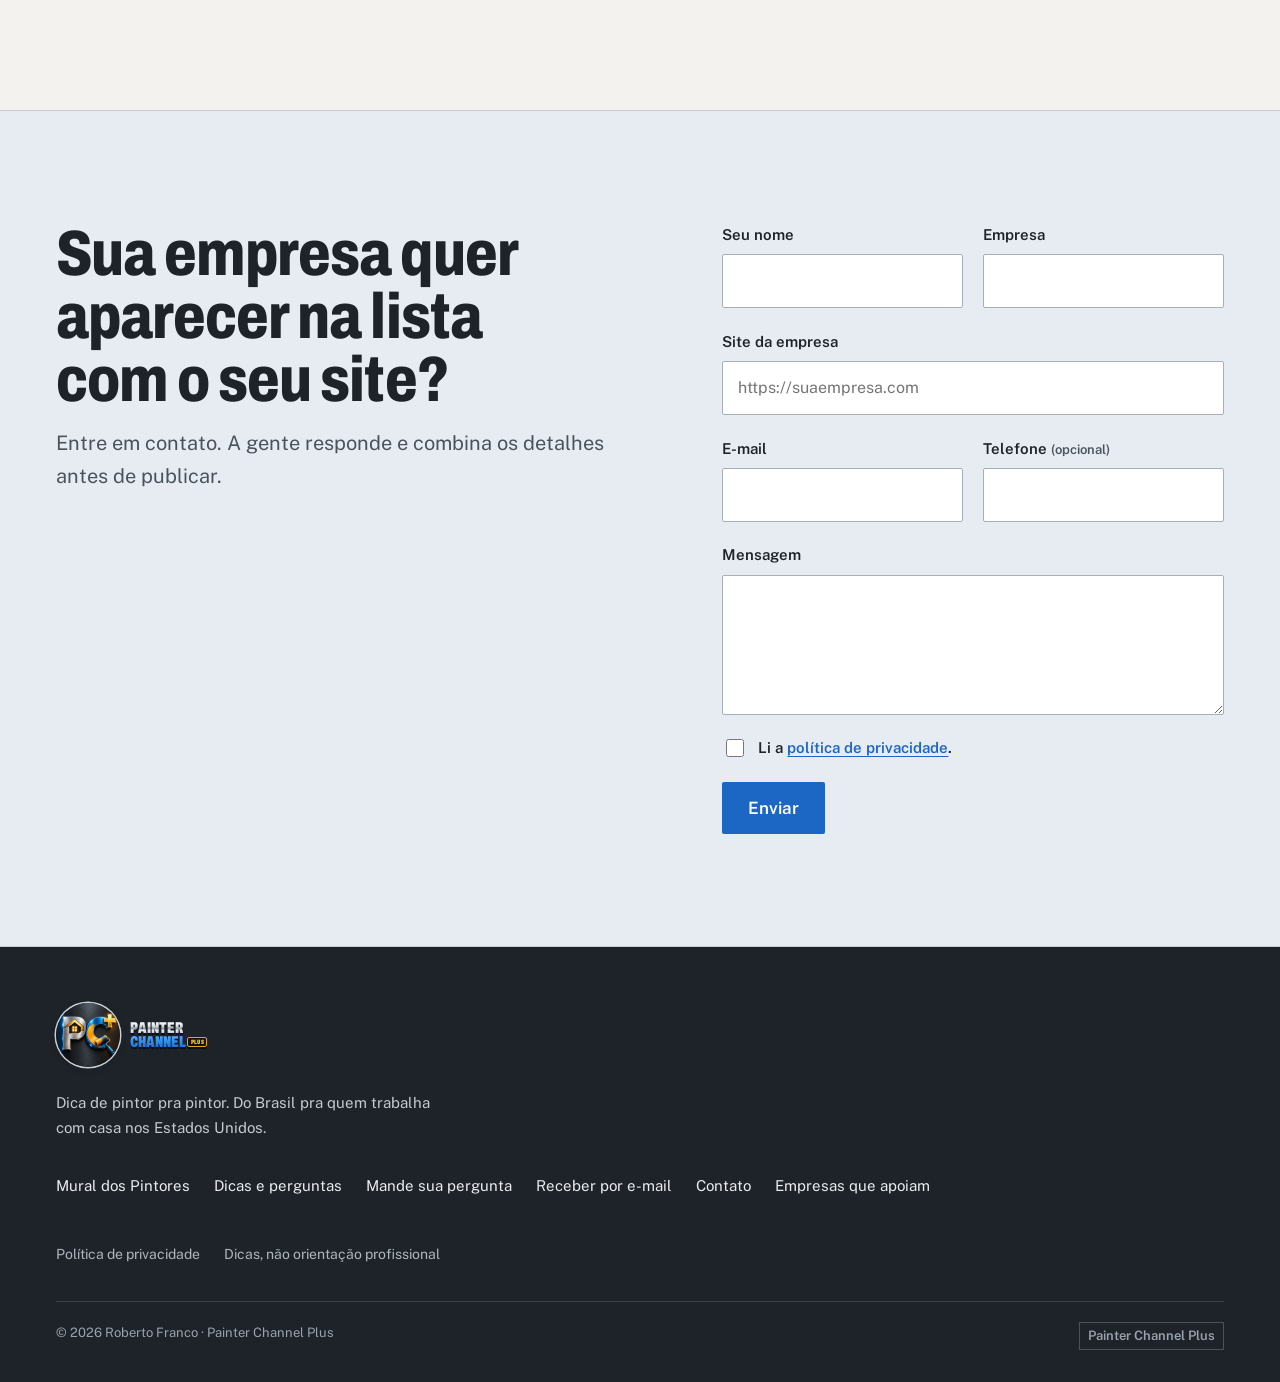
==== commit 41dcea98: "Volta ao que estava antes da pagina Sobre o canal (pedido do Roberto): sem sobre.html, sem About no " ====
--- a/apoio.html
+++ b/apoio.html
@@ -29,7 +29,7 @@
 <a class="pular" href="#conteudo" data-i18n="t.pular-para-o-conteudo">Pular para o conteúdo</a>
 <header class="nav"><div class="wrap">
   <a class="lockup pq" href="index.html" aria-label="Painter Channel Plus, página inicial"><img class="lk-sim lk-circ" src="fotos/logo-pc-circulo-128.png" srcset="fotos/logo-pc-circulo-128.png 1x, fotos/logo-pc-circulo-192.png 1.5x" alt="" width="128" height="128"><span class="lk-txt" aria-hidden="true"><span class="lk-1">Painter</span><span class="lk-2">Channel<span class="lk-plus">Plus</span></span></span></a>
-  <nav class="menu" aria-label="Principal" data-i18n-attr="aria-label:attr.principal"><ul class="menu-simples"><li><a href="sobre.html">About</a></li><li><a href="mural.html">Painters</a></li><li><a href="dicas.html">Questions</a></li><li><a href="contato.html">Contact</a></li></ul></nav>
+  <nav class="menu" aria-label="Principal" data-i18n-attr="aria-label:attr.principal"><ul class="menu-simples"><li><a href="mural.html">Painters</a></li><li><a href="dicas.html">Questions</a></li><li><a href="contato.html">Contact</a></li></ul></nav>
 </div></header>
 <main id="conteudo"><section class="cab-pagina" aria-labelledby="t1"><div class="wrap"><h1 id="t1" data-i18n="t.empresas-que-apoiam">Empresas que apoiam</h1><p class="medida" data-i18n="t.lojas-fornecedores-e-servicos-que-ajudam">Lojas, fornecedores e serviços que ajudam o canal a existir. Cada uma com o seu site.</p></div></section>
 <section class="secao" aria-labelledby="t-lista"><div class="wrap">
@@ -74,7 +74,7 @@
 <footer><div class="wrap">
   <a class="lockup pq" href="index.html" aria-label="Painter Channel Plus, página inicial"><img class="lk-sim lk-circ" src="fotos/logo-pc-circulo-128.png" srcset="fotos/logo-pc-circulo-128.png 1x, fotos/logo-pc-circulo-192.png 1.5x" alt="" width="128" height="128"><span class="lk-txt" aria-hidden="true"><span class="lk-1">Painter</span><span class="lk-2">Channel<span class="lk-plus">Plus</span></span></span></a>
   <p style="margin-top:1rem;max-width:44ch" data-i18n="t.dica-de-pintor-pra-pintor-do">Dica de pintor pra pintor. Do Brasil pra quem trabalha com casa nos Estados Unidos.</p>
-  <nav aria-label="Rodapé" data-i18n-attr="aria-label:attr.rodape"><a href="sobre.html" data-i18n="js.menu.sobre">Sobre o canal</a><a href="mural.html" data-i18n="t.mural-dos-pintores">Mural dos Pintores</a><a href="dicas.html" data-i18n="t.dicas-e-perguntas">Dicas e perguntas</a><a href="dicas.html#pergunta" data-i18n="t.mande-sua-pergunta">Mande sua pergunta</a><a href="contato.html#receber" data-i18n="t.receber-por-e-mail">Receber por e-mail</a><a href="contato.html#fale" data-i18n="t.contato">Contato</a><a href="apoio.html" data-i18n="t.empresas-que-apoiam">Empresas que apoiam</a></nav>
+  <nav aria-label="Rodapé" data-i18n-attr="aria-label:attr.rodape"><a href="mural.html" data-i18n="t.mural-dos-pintores">Mural dos Pintores</a><a href="dicas.html" data-i18n="t.dicas-e-perguntas">Dicas e perguntas</a><a href="dicas.html#pergunta" data-i18n="t.mande-sua-pergunta">Mande sua pergunta</a><a href="contato.html#receber" data-i18n="t.receber-por-e-mail">Receber por e-mail</a><a href="contato.html#fale" data-i18n="t.contato">Contato</a><a href="apoio.html" data-i18n="t.empresas-que-apoiam">Empresas que apoiam</a></nav>
   <nav class="legal" aria-label="Avisos" data-i18n-attr="aria-label:attr.avisos"><a href="privacidade.html" data-i18n="t.politica-de-privacidade-2">Política de privacidade</a><a href="aviso.html" data-i18n="t.dicas-nao-orientacao-profissional">Dicas, não orientação profissional</a></nav>
   <!-- REDES DO CANAL: YouTube e Instagram ainda não existem. Quando existirem, ligar em site.js (objeto REDES) ou colocar os links aqui. -->
   <div class="fim"><span>© 2026 Roberto Franco · Painter Channel Plus</span><span class="selo">Painter Channel Plus</span></div>
--- a/estilo.css
+++ b/estilo.css
@@ -580,25 +580,3 @@
   .porta-rot{font-size:clamp(1.6rem,3.6vh,2.4rem)}
   .porta-pt{margin-top:.3rem;font-size:.9375rem}
 }
-
-/* ===== Sobre o canal (sobre.html, Roberto 15/out/2026) ===== */
-.mae-link{display:inline-block;margin-top:.45rem;font-weight:700;color:var(--azul);text-decoration:underline;text-underline-offset:3px}
-.mae-link::after{content:" →"}
-.quem-grade{display:grid;grid-template-columns:1fr;gap:1.5rem;align-items:center}
-@media(min-width:760px){.quem-grade{grid-template-columns:220px 1fr;gap:3rem}}
-.quem-logo img{width:min(220px,60vw);height:auto;border-radius:50%;box-shadow:0 18px 36px -20px rgba(30,35,41,.6)}
-.sobre-quem h2{font-size:clamp(2rem,5vw,3rem);line-height:1;font-variation-settings:"wdth" 80}
-.sobre-quem p{margin-top:.9rem;max-width:58ch;font-size:clamp(1.0625rem,1.5vw,1.2rem)}
-.of-rot{display:block;font:700 .75rem/1.2 "Public Sans",sans-serif;letter-spacing:.08em;text-transform:uppercase;color:var(--texto-2);margin-bottom:.35rem}
-.temas li p{margin-top:.4rem}
-.sobre-nota{margin-top:1.5rem;font-weight:700;color:var(--grafite)}
-.sobre-caminho h2{color:#fff}
-.sobre-caminho .t2 p,.sobre-caminho .t3 p{max-width:44ch}
-.pq-grade{display:grid;grid-template-columns:1fr;gap:16px;margin-top:2rem}
-@media(min-width:760px){.pq-grade{grid-template-columns:1fr 1fr}}
-.pqc{background:#fff;border:1px solid rgba(168,176,183,.6);border-top:10px solid var(--azul);padding:1.2rem 1.3rem}
-.pqc.nao{border-top-color:var(--prata)}
-.pqc h3{font-size:1.35rem;font-variation-settings:"wdth" 84}
-.pqc ul{margin:.75rem 0 0;padding-left:1.2rem}
-.pqc li{margin-top:.45rem}
-.duvida-sec{padding:0 0 5rem}
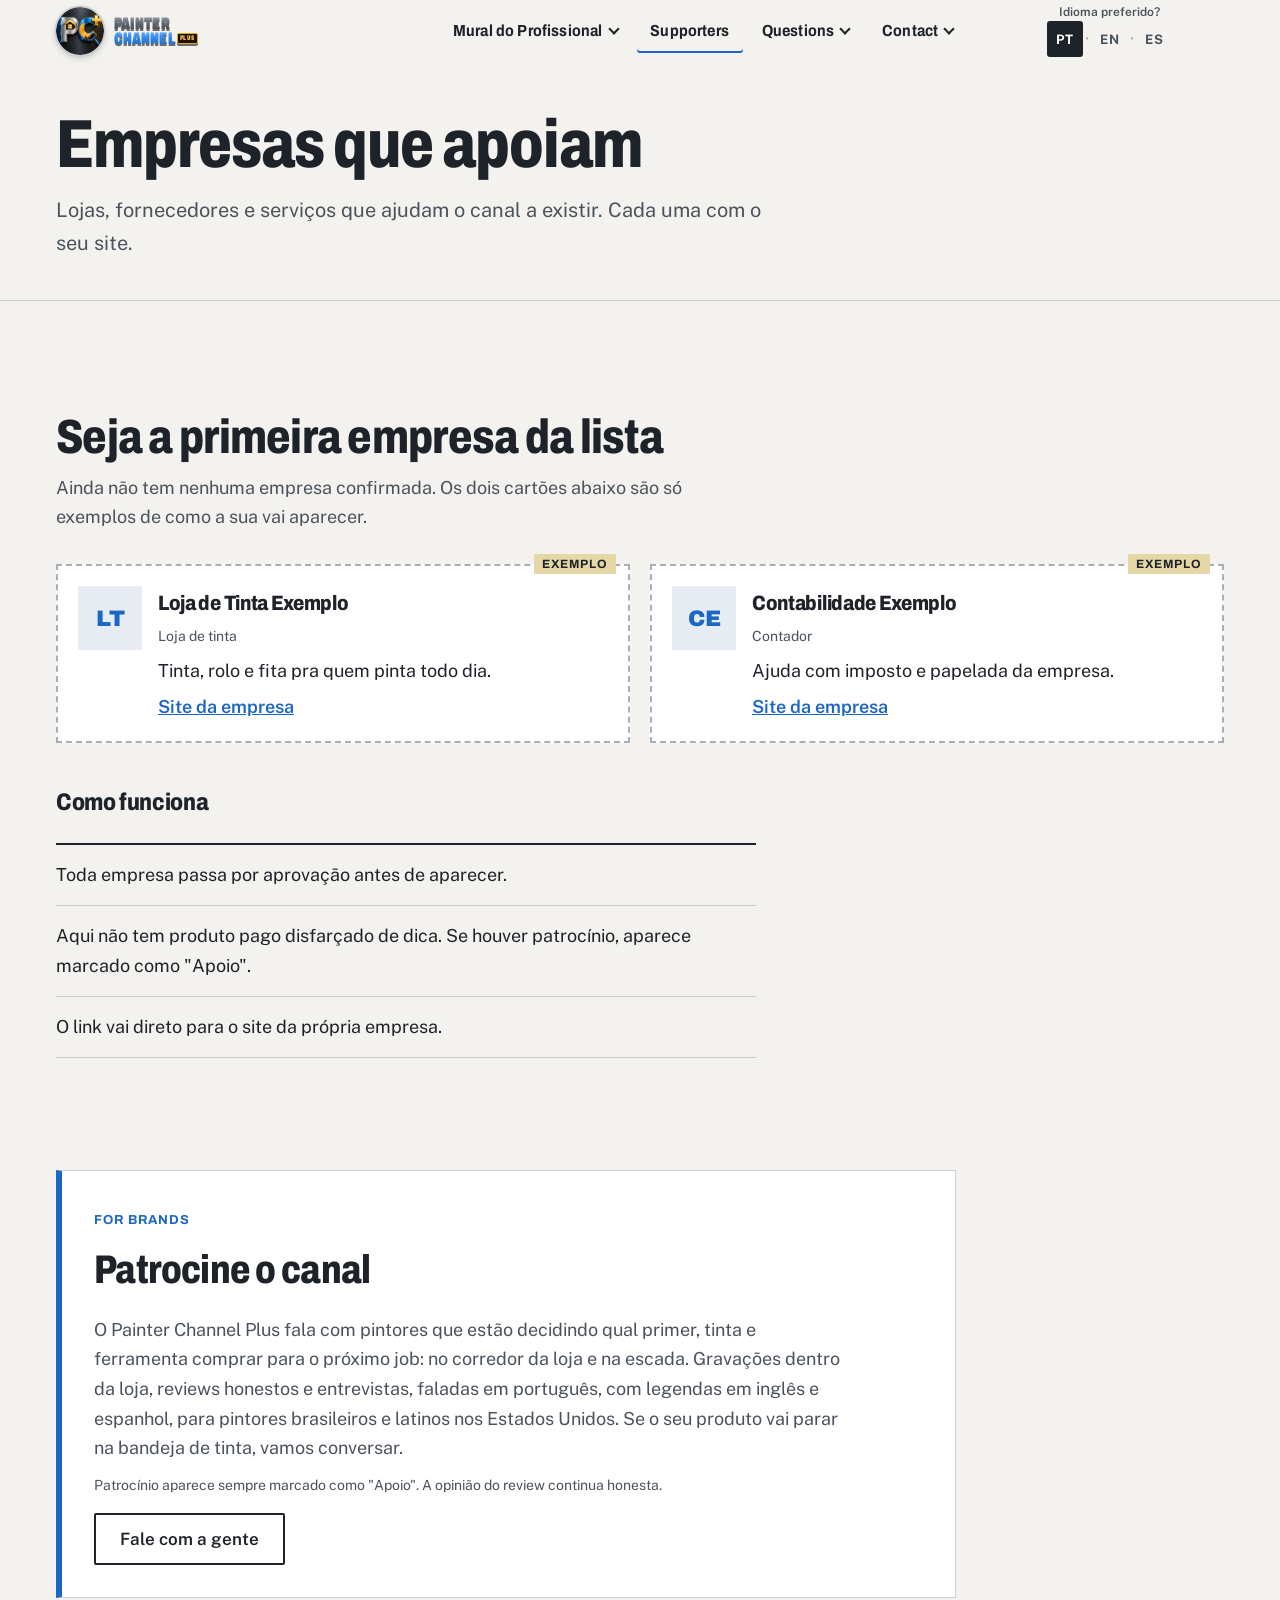
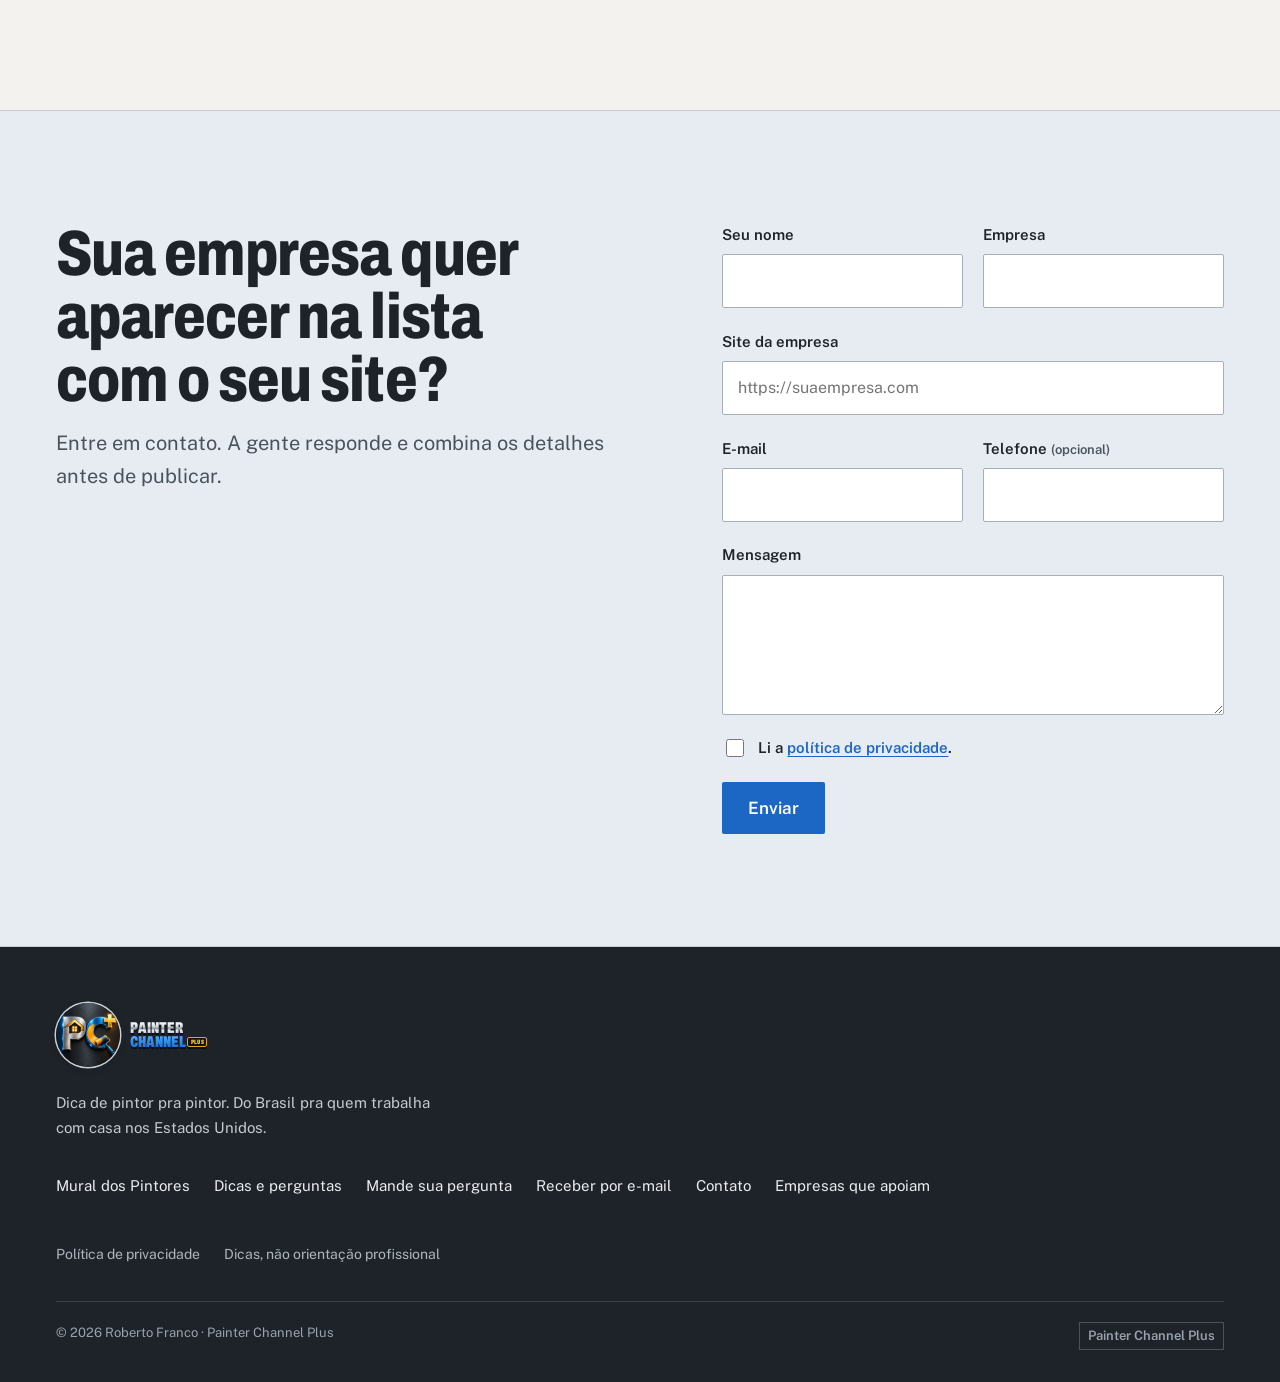
==== commit 7769dca4: "Menu: Painters vira Mural do Profissional (pt/en/es) e entra o link direto Supporters ao lado; menu " ====
--- a/apoio.html
+++ b/apoio.html
@@ -29,7 +29,7 @@
 <a class="pular" href="#conteudo" data-i18n="t.pular-para-o-conteudo">Pular para o conteúdo</a>
 <header class="nav"><div class="wrap">
   <a class="lockup pq" href="index.html" aria-label="Painter Channel Plus, página inicial"><img class="lk-sim lk-circ" src="fotos/logo-pc-circulo-128.png" srcset="fotos/logo-pc-circulo-128.png 1x, fotos/logo-pc-circulo-192.png 1.5x" alt="" width="128" height="128"><span class="lk-txt" aria-hidden="true"><span class="lk-1">Painter</span><span class="lk-2">Channel<span class="lk-plus">Plus</span></span></span></a>
-  <nav class="menu" aria-label="Principal" data-i18n-attr="aria-label:attr.principal"><ul class="menu-simples"><li><a href="mural.html">Painters</a></li><li><a href="dicas.html">Questions</a></li><li><a href="contato.html">Contact</a></li></ul></nav>
+  <nav class="menu" aria-label="Principal" data-i18n-attr="aria-label:attr.principal"><ul class="menu-simples"><li><a href="mural.html">Mural do Profissional</a></li><li><a href="dicas.html">Questions</a></li><li><a href="contato.html">Contact</a></li></ul></nav>
 </div></header>
 <main id="conteudo"><section class="cab-pagina" aria-labelledby="t1"><div class="wrap"><h1 id="t1" data-i18n="t.empresas-que-apoiam">Empresas que apoiam</h1><p class="medida" data-i18n="t.lojas-fornecedores-e-servicos-que-ajudam">Lojas, fornecedores e serviços que ajudam o canal a existir. Cada uma com o seu site.</p></div></section>
 <section class="secao" aria-labelledby="t-lista"><div class="wrap">
--- a/estilo.css
+++ b/estilo.css
@@ -580,3 +580,50 @@
   .porta-rot{font-size:clamp(1.6rem,3.6vh,2.4rem)}
   .porta-pt{margin-top:.3rem;font-size:.9375rem}
 }
+
+/* ===== Sobre o canal (sobre.html, Roberto 15/out/2026) ===== */
+.quem-grade{display:grid;grid-template-columns:1fr;gap:1.5rem;align-items:center}
+@media(min-width:760px){.quem-grade{grid-template-columns:220px 1fr;gap:3rem}}
+.quem-logo img{width:min(220px,60vw);height:auto;border-radius:50%;box-shadow:0 18px 36px -20px rgba(30,35,41,.6)}
+.sobre-quem h2{font-size:clamp(2rem,5vw,3rem);line-height:1;font-variation-settings:"wdth" 80}
+.sobre-quem p{margin-top:.9rem;max-width:58ch;font-size:clamp(1.0625rem,1.5vw,1.2rem)}
+.of-rot{display:block;font:700 .75rem/1.2 "Public Sans",sans-serif;letter-spacing:.08em;text-transform:uppercase;color:var(--texto-2);margin-bottom:.35rem}
+.temas li p{margin-top:.4rem}
+.sobre-nota{margin-top:1.5rem;font-weight:700;color:var(--grafite)}
+.sobre-caminho h2{color:#fff}
+.sobre-caminho .t2 p,.sobre-caminho .t3 p{max-width:44ch}
+.pq-grade{display:grid;grid-template-columns:1fr;gap:16px;margin-top:2rem}
+@media(min-width:760px){.pq-grade{grid-template-columns:1fr 1fr}}
+.pqc{background:#fff;border:1px solid rgba(168,176,183,.6);border-top:10px solid var(--azul);padding:1.2rem 1.3rem}
+.pqc.nao{border-top-color:var(--prata)}
+.pqc h3{font-size:1.35rem;font-variation-settings:"wdth" 84}
+.pqc ul{margin:.75rem 0 0;padding-left:1.2rem}
+.pqc li{margin-top:.45rem}
+.duvida-sec{padding:0 0 5rem}
+
+/* ===== Portal: abas laterais (Roberto 15/out/2026): esquerda Problemas comuns, direita Sobre o canal ===== */
+.leque5-tit{text-align:center;font-size:clamp(1.75rem,4vw,2.5rem);line-height:1;font-variation-settings:"wdth" 80;margin-bottom:.5rem}
+.atalhos{display:flex;gap:12px;justify-content:center;flex-wrap:wrap;padding:0 var(--pad) 2.5rem;background:var(--primer)}
+.atalho{display:inline-flex;align-items:center;gap:.55rem;min-height:48px;padding:.6rem 1.1rem;font:800 1rem/1.1 Archivo,sans-serif;font-variation-settings:"wdth" 86;text-decoration:none;color:#fff;box-shadow:0 14px 28px -16px rgba(30,35,41,.6);transition:transform .2s,box-shadow .2s}
+.atalho-esq{background:var(--grafite);border-left:6px solid var(--ambar)}
+.atalho-esq .atalho-ic{color:var(--ambar)}
+.atalho-dir{background:var(--azul);border-right:6px solid var(--ambar)}
+.atalho:hover{box-shadow:0 18px 34px -16px rgba(30,35,41,.7)}
+.atalho:focus-visible{outline:3px solid var(--ambar);outline-offset:3px}
+.atalho-ic{display:grid;place-items:center;flex:none}
+@media(max-width:899px){.atalho{min-width:240px;justify-content:center}}
+@media(min-width:900px){
+  .atalhos{display:block;padding:0}
+  .atalho{position:fixed;top:50%;z-index:40;transform:translateY(-50%);flex-direction:column;gap:.5rem;padding:1rem .7rem;min-height:0;max-width:96px;text-align:center;font-size:.9375rem}
+  .atalho-esq{left:0;border-radius:0 6px 6px 0}
+  .atalho-dir{right:0;border-radius:6px 0 0 6px}
+  .atalho-esq:hover{transform:translateY(-50%) translateX(4px)}
+  .atalho-dir:hover{transform:translateY(-50%) translateX(-4px)}
+}
+@media(min-width:900px) and (max-width:1260px){.portal-in{padding-left:112px;padding-right:112px}.portas{gap:28px}}
+
+/* ===== Menu: links diretos ao lado de Painters (Mural, Supporters; Roberto 15/out/2026) ===== */
+.grupo-link .grupo-btn{text-decoration:none}
+.grupo-link.atual .grupo-btn{box-shadow:inset 0 -2px 0 var(--azul)}
+@media(max-width:899px){.grupo-link{border-bottom:1px solid rgba(168,176,183,.45)}.grupo-link.atual .grupo-btn{box-shadow:none;color:var(--azul)}}
+@media(min-width:900px) and (max-width:1099px){.menu-lista{gap:0}.menu-lista .grupo-btn{padding:.45rem .5rem}.nav .wrap{gap:.5rem}.nav .wrap>.idiomas{margin-left:.25rem}}
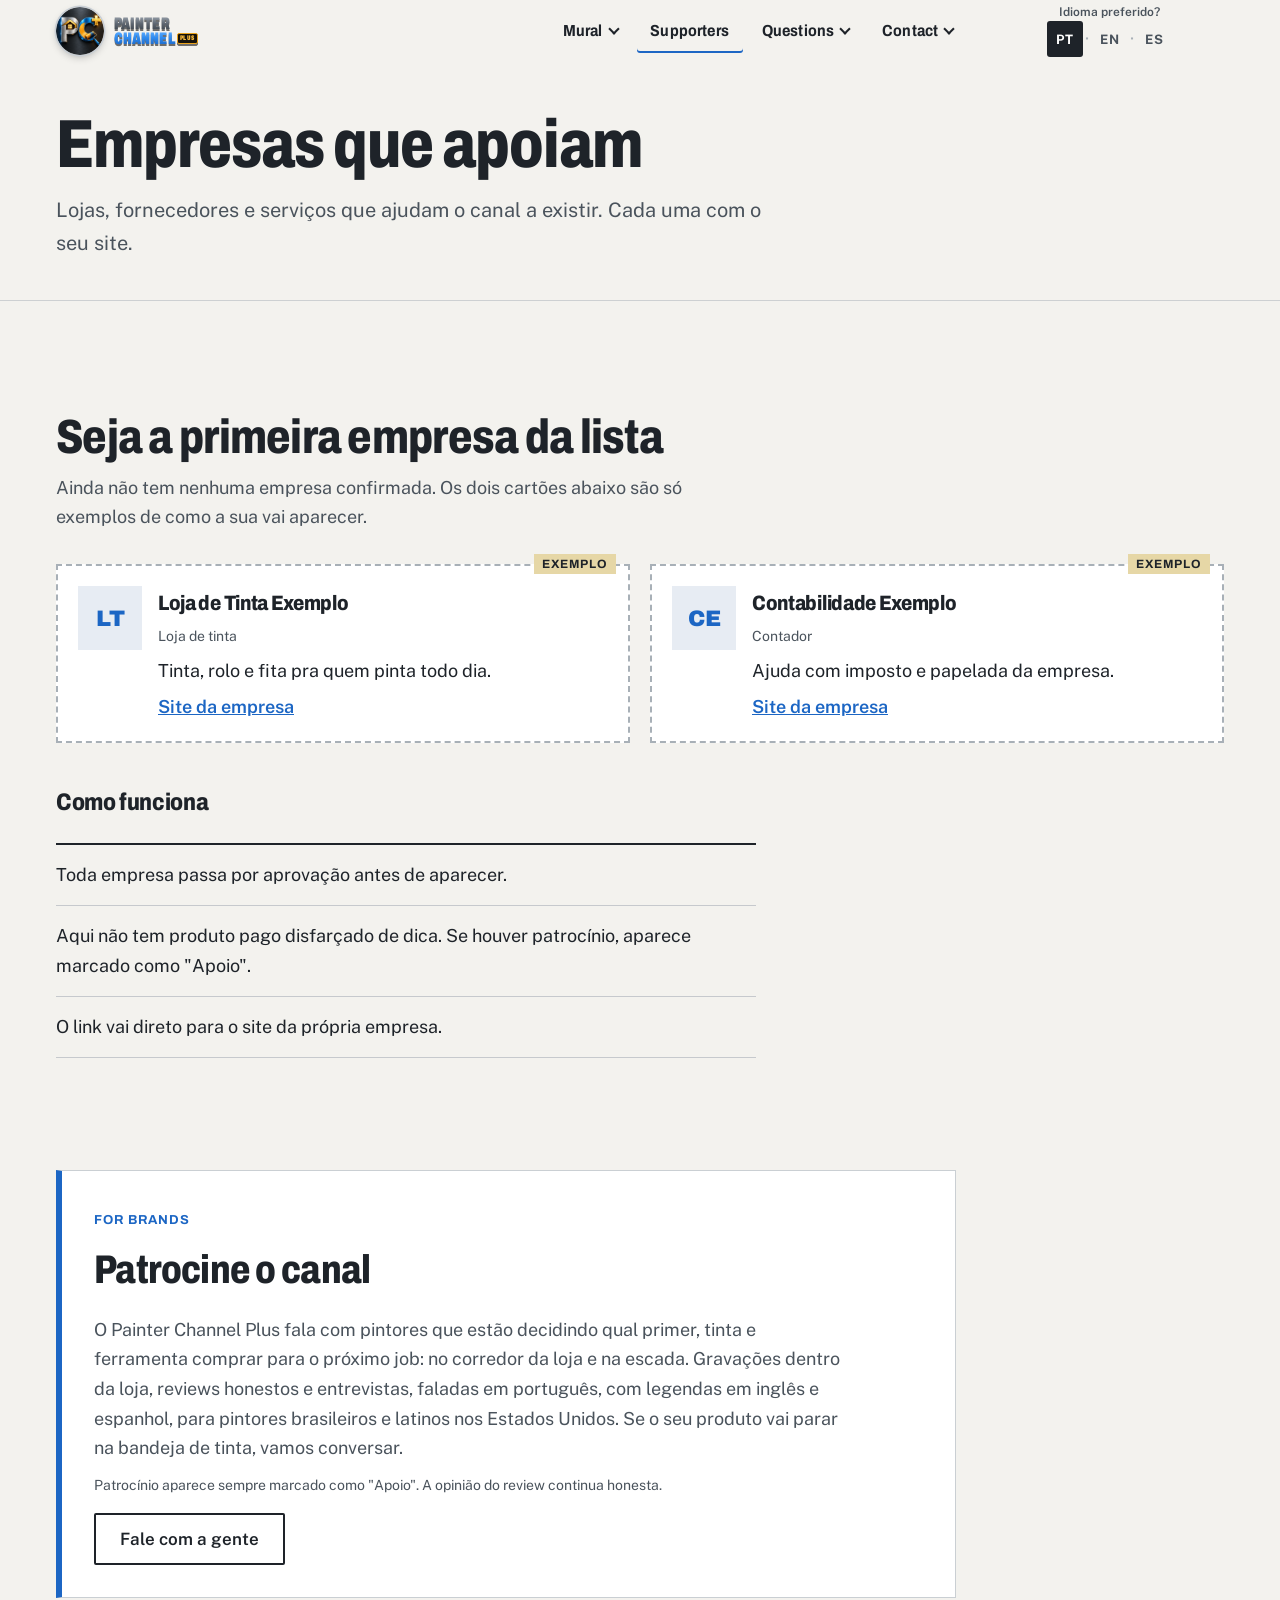
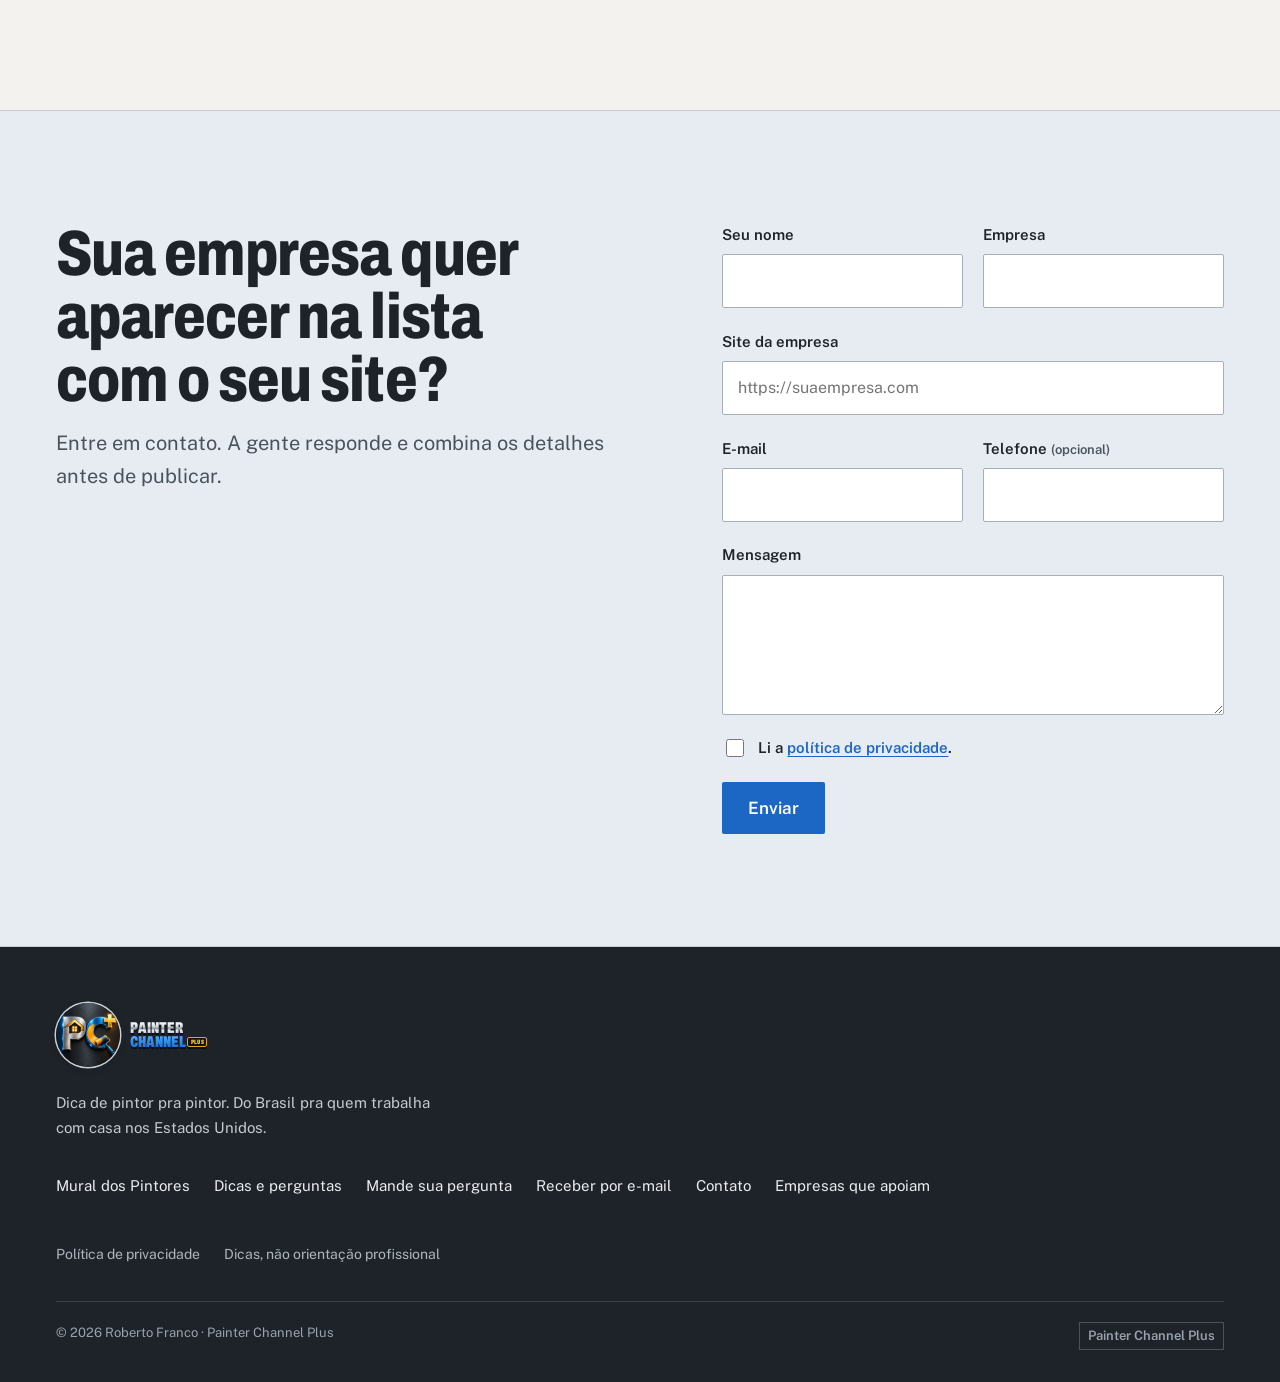
==== commit c0435467: "So Mural: menu do topo e porta do portal (no lugar de Painters / Mural do Profissional), igual nos 3" ====
--- a/apoio.html
+++ b/apoio.html
@@ -29,7 +29,7 @@
 <a class="pular" href="#conteudo" data-i18n="t.pular-para-o-conteudo">Pular para o conteúdo</a>
 <header class="nav"><div class="wrap">
   <a class="lockup pq" href="index.html" aria-label="Painter Channel Plus, página inicial"><img class="lk-sim lk-circ" src="fotos/logo-pc-circulo-128.png" srcset="fotos/logo-pc-circulo-128.png 1x, fotos/logo-pc-circulo-192.png 1.5x" alt="" width="128" height="128"><span class="lk-txt" aria-hidden="true"><span class="lk-1">Painter</span><span class="lk-2">Channel<span class="lk-plus">Plus</span></span></span></a>
-  <nav class="menu" aria-label="Principal" data-i18n-attr="aria-label:attr.principal"><ul class="menu-simples"><li><a href="mural.html">Mural do Profissional</a></li><li><a href="dicas.html">Questions</a></li><li><a href="contato.html">Contact</a></li></ul></nav>
+  <nav class="menu" aria-label="Principal" data-i18n-attr="aria-label:attr.principal"><ul class="menu-simples"><li><a href="mural.html">Mural</a></li><li><a href="dicas.html">Questions</a></li><li><a href="contato.html">Contact</a></li></ul></nav>
 </div></header>
 <main id="conteudo"><section class="cab-pagina" aria-labelledby="t1"><div class="wrap"><h1 id="t1" data-i18n="t.empresas-que-apoiam">Empresas que apoiam</h1><p class="medida" data-i18n="t.lojas-fornecedores-e-servicos-que-ajudam">Lojas, fornecedores e serviços que ajudam o canal a existir. Cada uma com o seu site.</p></div></section>
 <section class="secao" aria-labelledby="t-lista"><div class="wrap">
